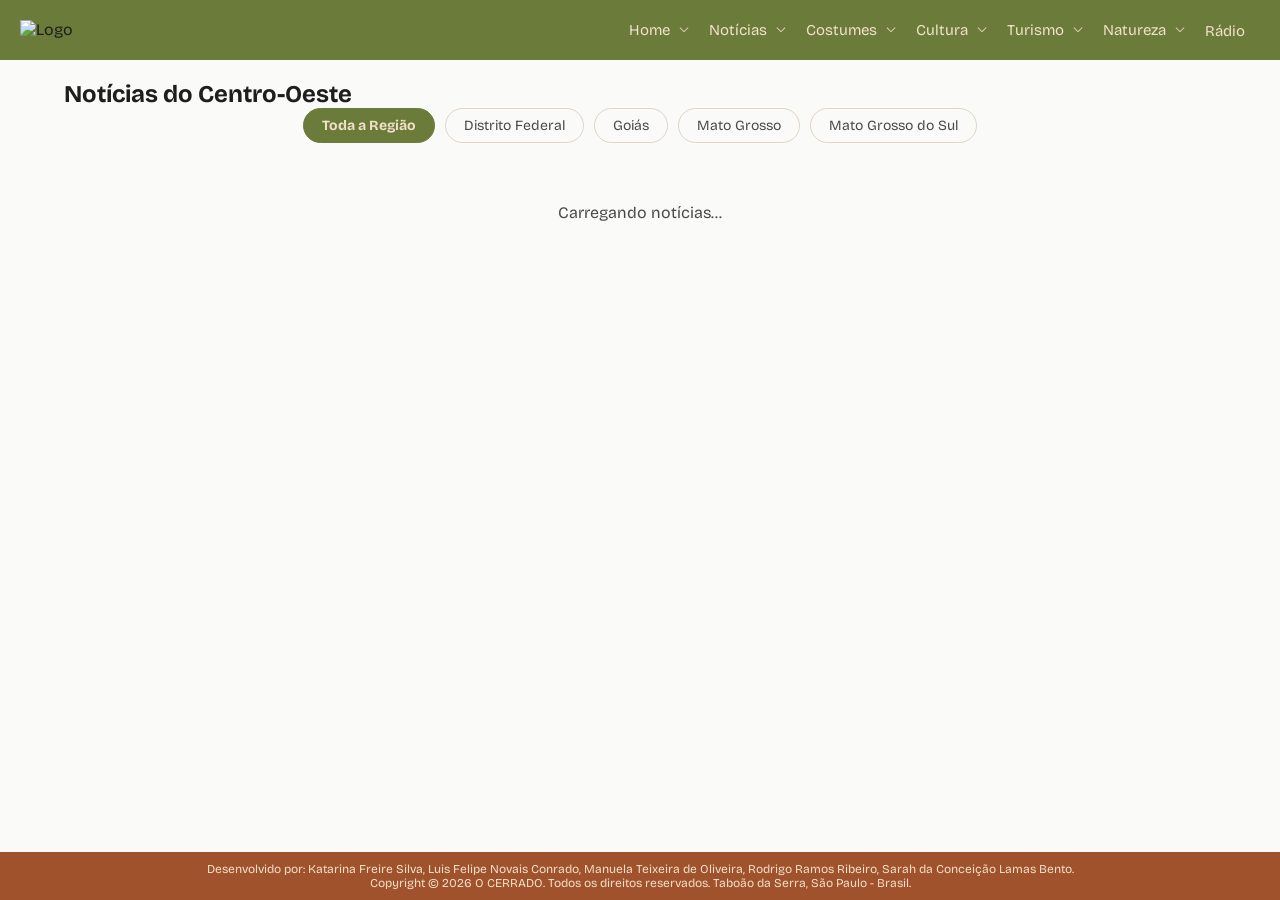
==== html/noticias.html @ 1bddd48c "Comecei a página das notícias." ====
<!DOCTYPE html>
<html lang="en">
<head>
    <meta charset="UTF-8">
    <meta name="viewport" content="width=device-width, initial-scale=1.0">
    <link rel="stylesheet" href="https://fonts.googleapis.com/css2?family=Material+Symbols+Outlined:opsz,wght,FILL,GRAD@20..48,100..700,0..1,-50..200&icon_names=keyboard_arrow_down" />
    <link rel="stylesheet" href="../style.css">
    <title>O CERRADO</title>
</head>
<body> 
    <header>
        <img src="../image/logo.png" alt="Logo" class="logo">
        <nav>            
            <div class="nav-item dropdown">
                <button class="dropdown-toggle">
                    Home <span class="material-symbols-outlined"> keyboard_arrow_down </span>
                </button>
                <div class="dropdown-menu">
                    <a href="../index.html#home-centroOeste">Centro-Oeste</a>
                    <a href="../index.html#home-historia">História</a>
                    <a href="../index.html#home-curiosidades">Curiosidades</a>
                    <a href="../index.html#home-grandesNomes">Grandes Nomes</a>
                </div>
            </div>

            <div class="nav-item dropdown">
                <button class="dropdown-toggle">
                    Notícias <span class="material-symbols-outlined"> keyboard_arrow_down </span>
                </button>
                <div class="dropdown-menu">
                    <a href="./noticias.html#noticias-politica">Política</a>
                    <a href="./noticias.html#noticias-economia">Economia</a>
                    <a href="./noticias.html#noticias-meioAmbiente">Meio Ambiente</a>
                    <a href="./noticias.html#noticias-agropecuaria">Agropecuária</a>
                </div>
            </div>

            <div class="nav-item dropdown">
                <button class="dropdown-toggle">
                    Costumes <span class="material-symbols-outlined"> keyboard_arrow_down </span>
                </button>
                <div class="dropdown-menu">
                    <a href="./costumes.html#costumes-girias">Gírias Tradicionais</a>
                    <a href="./costumes.html#costumes-lingua">Influências Linguísticas</a>
                    <a href="./costumes.html#costumes-festas">Festas Tradicionais</a>
                    <a href="./costumes.html#costumes-religiao">Religião</a>
                    <a href="./costumes.html#costumes-esporte">Esporte</a>
                </div>
            </div>

            <div class="nav-item dropdown">
                <button class="dropdown-toggle">
                    Cultura <span class="material-symbols-outlined"> keyboard_arrow_down </span>
                </button>
                <div class="dropdown-menu">
                    <a href="./cultura.html#cultura-musica">Música</a>
                    <a href="./cultura.html#cultura-danca">Danças Típicas</a>
                    <a href="./cultura.html#cultura-gastronomia">Gastronomia</a>
                    <a href="./cultura.html#cultura-artesanato">Artesanato</a>
                    <a href="./cultura.html#cultura-literatura">Literatura</a>
                    <a href="./cultura.html#cultura-folclore">Folclore e Lendas</a>
                </div>
            </div>

            <div class="nav-item dropdown">
                <button class="dropdown-toggle">
                    Turismo <span class="material-symbols-outlined"> keyboard_arrow_down </span>
                </button>
                <div class="dropdown-menu">
                    <a href="./turismo.html#turismo-roteiros">Roteiros</a>
                    <a href="./turismo.html#turismo-hospedagem">Hospedagem</a>
                    <a href="./turismo.html#turismo-eventos">Eventos</a>
                </div>
            </div>

            <div class="nav-item dropdown">
                <button class="dropdown-toggle">
                    Natureza <span class="material-symbols-outlined"> keyboard_arrow_down </span>
                </button>
                <div class="dropdown-menu align-right">
                    <a href="./natureza.html#natureza-fauna">Fauna</a>
                    <a href="./natureza.html#natureza-flora">Flora</a>
                    <a href="./natureza.html#natureza-parques">Parques e Reservas</a>
                    <a href="./natureza.html#natureza-preservacao">Preservação</a>
                </div>
            </div>

            <div class="nav-item">
                <a href="./radio.html#radio">Rádio</a>
            </div>
        </nav>
    </header>

    <section id="noticias">
        <h2>Notícias do Centro-Oeste</h2>
    
        <!-- Filtro por estado -->
        <div class="filtro-noticias">
            <button class="filtro-estado active" data-estado="centro-oeste">Toda a Região</button>
            <button class="filtro-estado" data-estado="df">Distrito Federal</button>
            <button class="filtro-estado" data-estado="go">Goiás</button>
            <button class="filtro-estado" data-estado="mt">Mato Grosso</button>
            <button class="filtro-estado" data-estado="ms">Mato Grosso do Sul</button>
        </div>
    
        <!-- Indicador de carregamento -->
        <div id="noticias-loading" class="noticias-loading">Carregando notícias...</div>
    
        <!-- Grid de notícias -->
        <div id="noticias-grid" class="noticias-grid"></div>
    
        <!-- Mensagem de erro / sem resultados -->
        <div id="noticias-erro" class="noticias-erro" style="display: none;">
            Não foi possível carregar as notícias no momento.
        </div>
    </section>    

    <audio id="audio-player"></audio>

    <footer>
        
        <p>
            Desenvolvido por: Katarina Freire Silva, Luis Felipe Novais Conrado, Manuela Teixeira de Oliveira, Rodrigo Ramos Ribeiro, Sarah da Conceição Lamas Bento.
        </p>
        <p>
            Copyright © 2026 O CERRADO. Todos os direitos reservados. Taboão da Serra, São Paulo - Brasil.
        </p>
    </footer>
</body>
</html>
<script src="script.js"></script>
---- style.css ----
@import url('https://fonts.googleapis.com/css2?family=Bricolage+Grotesque:opsz,wght@12..96,200..800&display=swap');
.bricolage-grotesque {
  font-family: "Bricolage Grotesque", sans-serif;
  font-optical-sizing: auto;
  font-style: normal;
  font-variation-settings:
    "wdth" 100;
}


/* ================================================================
   PALETA DE CORES — SITE DO CENTRO-OESTE
   ================================================================ */

:root {
    --cor-siena:        #A0522D;
    --cor-terracota:    #C1440E;
    --cor-ocre:         #C8923A;
    --cor-mostarda:     #D4A017;
    --cor-areia:        #F2E0C8;

    --cor-verde-oliva:  #6B7C3A;
    --cor-verde-musgo:  #4A5E2F;
    --cor-verde-claro:  #8FA84E;
    --cor-verde-menta:  #C5D89A;

    --cor-azul-ceu:     #4A90C4;
    --cor-azul-profundo:#2C6A9A;
    --cor-azul-claro:   #A8D4F0;
    --cor-azul-mist:    #D6ECFA;

    --cor-laranja:      #E8732A;
    --cor-laranja-suave:#F0A56A;
    --cor-amarelo:      #F5C400;
    --cor-amarelo-palha:#FAE29A;

    --cor-texto-escuro: #1E1E1E;
    --cor-texto-medio:  #4A4A4A;
    --cor-texto-suave:  #7A7A7A;
    --cor-fundo-neutro: #FAFAF8;
    --cor-divisor:      #E0D5C5;
}


/* ------------------- CSS Geral para o site do Centro-Oeste ------------------*/

* {
    margin: 0;
    padding: 0;
    border: 0;
    box-sizing: border-box;
    font-family: "Bricolage Grotesque", sans-serif;
}

.logo{
    width: 15%;
}

.material-symbols-outlined {
    font-variation-settings:
        'FILL' 0,
        'wght' 200,
        'GRAD' 0,
        'opsz' 30;
    font-size: 20px;
    transition: transform 0.25s ease;
    vertical-align: middle;
}

html, body {
    min-height: 100%;
}

body {
    display: flex;
    flex-direction: column;
    min-height: 100vh;
    background-color: var(--cor-fundo-neutro);
    color: var(--cor-texto-escuro);
}

/* Header e Footer */

header {
    display: flex;
    flex-direction: row;
    padding: 20px;
    background-color: var(--cor-verde-oliva);
    justify-content: space-between;
    position: relative;
}

footer {
    display: flex;
    flex-direction: column;
    align-items: center;
    background-color: var(--cor-siena);
    color: var(--cor-areia);
    padding: 10px;
    width: 100%;
    font-size: 12px;
    margin-top: auto;
}

/* Estilização de tags padrão */

a {
    text-decoration: none;
    font-size: 15px;
    margin-inline-end: 15px;
    color: var(--cor-areia);
}

h1 {
    font-size: 20px;
    color: var(--cor-areia);
}

/* Nav */

nav {
    display: flex;
    flex-direction: row;
    align-items: center;
}

.nav-item {
    position: relative;
}

.dropdown-toggle {
    background: none;
    cursor: pointer;
    text-decoration: none;
    font-size: 15px;
    margin-inline-end: 15px;
    font-family: inherit;
    color: var(--cor-areia);
    display: flex;
    align-items: center;
    gap: 4px;
}


/* Gira ao passar o mouse */
.dropdown:hover .dropdown-toggle .material-symbols-outlined {
    transform: rotate(180deg);
}

/* Gira ao clicar (classe adicionada pelo JS) */
.dropdown.active .dropdown-toggle .material-symbols-outlined {
    transform: rotate(180deg);
}

.dropdown.pagina-atual .dropdown-toggle .material-symbols-outlined {
    transform: rotate(180deg);
}

/* Menu suspenso */

.dropdown-menu {
    display: flex;
    flex-direction: column;
    position: absolute;
    top: 100%;
    left: 0;
    background-color: var(--cor-fundo-neutro);
    min-width: 200px;
    box-shadow: 0 4px 8px rgba(0, 0, 0, 0.15);
    border-radius: 4px;
    overflow: hidden;
    z-index: 10;
    opacity: 0;
    visibility: hidden;
    transform: translateY(-10px);
    transition: opacity 0.3s ease, transform 0.3s ease, visibility 0.3s;
}

.dropdown.active .dropdown-menu,
.dropdown:hover .dropdown-menu {
    opacity: 1;
    visibility: visible;
    transform: translateY(0);
}

.dropdown-menu a {
    color: var(--cor-texto-escuro);
    padding: 10px 15px;
    margin-inline-end: 0;
    font-size: 14px;
    transition: background-color 0.2s ease;
}

.dropdown-menu a:hover {
    background-color: var(--cor-verde-menta);
    color: var(--cor-verde-musgo);
}

.dropdown-menu.align-right {
    left: auto;
    right: 0;
}


/* ------------------------------ CSS DO TURISMO ------------------------------*/

section {
    width: 90%;
    align-items: center;
    margin: 0 auto;
}

#map {
    width: 100%;
    height: 400px;
    border-radius: 8px;
    margin-block: 20px;
    z-index: 0;
}

.map-search {
    display: flex;
    gap: 10px;
    margin-block: 15px;
}

.map-search input {
    flex: 1;
    padding: 10px;
    border: 1px solid var(--cor-divisor);
    border-radius: 6px;
    font-size: 14px;
    background-color: var(--cor-fundo-neutro);
    color: var(--cor-texto-escuro);
}

.map-search button {
    padding: 10px 20px;
    background-color: var(--cor-verde-claro);
    color: var(--cor-fundo-neutro);
    border-radius: 6px;
    cursor: pointer;
    font-weight: bold;
    transition: background-color 0.2s ease;
}

.map-search button:hover {
    background-color: var(--cor-verde-musgo);
}

.destinos-grid {
    display: grid;
    grid-template-columns: repeat(auto-fit, minmax(220px, 1fr));
    gap: 20px;
    margin-block: 20px;
}

.destino-card {
    cursor: pointer;
    border-radius: 8px;
    overflow: hidden;
    box-shadow: 0 2px 6px rgba(0, 0, 0, 0.15);
    transition: transform 0.2s ease, box-shadow 0.2s ease;
    background-color: var(--cor-fundo-neutro);
}

.destino-card:hover {
    transform: translateY(-4px);
    box-shadow: 0 6px 12px rgba(0, 0, 0, 0.2);
}

.destino-card img {
    width: 100%;
    height: 130px;
    object-fit: cover;
    display: block;
}

.destino-info {
    padding: 10px 12px;
}

.destino-info h4 {
    font-size: 15px;
    margin-bottom: 4px;
    color: var(--cor-texto-escuro);
}

.destino-info p {
    font-size: 13px;
    color: var(--cor-texto-medio);
}

.destino-card.active {
    outline: 3px solid var(--cor-laranja);
}


/* ------------------------------- CSS DO RÁDIO -------------------------------*/

#radio {
    text-align: center;
}

.radio-layout {
    display: flex;
    flex-direction: row;
    align-items: flex-start;
    justify-content: center;
    gap: 40px;
    margin-block: 30px;
    flex-wrap: wrap;
}

.radio-player {
    display: flex;
    flex-direction: column;
    align-items: center;
    gap: 20px;
    flex: 1 1 350px;
}

.disco-wrapper {
    width: 550px;
    height: 550px;
    display: flex;
    align-items: center;
    justify-content: center;
}

.disco {
    width: 500px;
    height: 500px;
    border-radius: 50%;
    background: repeating-radial-gradient(
        circle,
        #222 1.5px,
        #222 4px,
        #444 5px,
        #222 6px
    );
    display: flex;
    align-items: center;
    justify-content: center;
    box-shadow: 0 4px 15px rgba(0, 0, 0, 0.3);
    animation: girar 4s linear infinite;
    animation-play-state: paused;
}

.disco.tocando {
    animation-play-state: running;
}

.disco-furo {
    width: 30px;
    height: 30px;
    background-color: var(--cor-ocre);
    border-radius: 50%;
    border: 4px solid var(--cor-areia);
}

@keyframes girar {
    from { transform: rotate(0deg); }
    to   { transform: rotate(360deg); }
}

.musica-info h3 {
    font-size: 22px;
    margin-bottom: 5px;
    color: var(--cor-texto-escuro);
}

.musica-info p {
    font-size: 14px;
    color: var(--cor-texto-medio);
}

.player-controls {
    display: flex;
    gap: 15px;
    align-items: center;
}

.player-controls button {
    background-color: var(--cor-verde-oliva);
    color: var(--cor-areia);
    border-radius: 50%;
    width: 50px;
    height: 50px;
    font-size: 18px;
    cursor: pointer;
    transition: background-color 0.2s ease;
}

.player-controls button:hover {
    background-color: var(--cor-verde-musgo);
}

#btn-play {
    width: 60px;
    height: 60px;
    font-size: 22px;
    background-color: var(--cor-laranja);
}

#btn-play:hover {
    background-color: var(--cor-terracota);
}

.progress-container {
    display: flex;
    align-items: center;
    gap: 10px;
    width: 100%;
    max-width: 400px;
}

.progress-container input[type="range"] {
    flex: 1;
    cursor: pointer;
    accent-color: var(--cor-laranja);
}

.progress-container span {
    font-size: 12px;
    min-width: 35px;
    color: var(--cor-texto-medio);
}

.volume-container {
    display: flex;
    align-items: center;
    gap: 10px;
}

.volume-container input[type="range"] {
    cursor: pointer;
    accent-color: var(--cor-verde-claro);
}

.radio-filtros {
    flex: 1 1 350px;
    max-width: 450px;
}

.filtro-grupo {
    display: flex;
    flex-wrap: wrap;
    gap: 10px;
    align-items: center;
    justify-content: center;
    margin-bottom: 20px;
}

.filtro-grupo select {
    padding: 8px 12px;
    border: 1px solid var(--cor-divisor);
    border-radius: 6px;
    font-size: 14px;
    background-color: var(--cor-fundo-neutro);
    color: var(--cor-texto-escuro);
}

.filtro-grupo button {
    padding: 8px 16px;
    background-color: var(--cor-verde-claro);
    color: var(--cor-fundo-neutro);
    border-radius: 6px;
    cursor: pointer;
    font-weight: bold;
    transition: background-color 0.2s ease;
}

.filtro-grupo button:hover {
    background-color: var(--cor-verde-musgo);
}

.lista-musicas-wrapper {
    max-height: 480px;
    overflow-y: auto;
    border: 1px solid var(--cor-divisor);
    border-radius: 8px;
    padding: 10px;
    scrollbar-width: thin;
    scrollbar-color: var(--cor-ocre) var(--cor-areia);
}

.lista-musicas-wrapper::-webkit-scrollbar {
    width: 8px;
}

.lista-musicas-wrapper::-webkit-scrollbar-track {
    background: var(--cor-areia);
    border-radius: 8px;
}

.lista-musicas-wrapper::-webkit-scrollbar-thumb {
    background-color: var(--cor-ocre);
    border-radius: 8px;
}

#lista-musicas {
    list-style: none;
    display: flex;
    flex-direction: column;
    gap: 8px;
}

#lista-musicas li {
    padding: 12px 15px;
    background-color: var(--cor-areia);
    border-radius: 6px;
    cursor: pointer;
    display: flex;
    justify-content: space-between;
    transition: background-color 0.2s ease;
    font-size: 14px;
    color: var(--cor-texto-escuro);
}

#lista-musicas li:hover {
    background-color: var(--cor-verde-menta);
    color: var(--cor-verde-musgo);
}

#lista-musicas li.tocando-agora {
    background-color: var(--cor-ocre);
    color: var(--cor-fundo-neutro);
    font-weight: bold;
}

.tocando-agora-fixo {
    display: flex;
    align-items: center;
    gap: 12px;
    background-color: var(--cor-verde-oliva);
    border-radius: 8px;
    padding: 12px 15px;
    margin-bottom: 12px;
    box-shadow: 0 2px 6px rgba(0, 0, 0, 0.15);
}

.tocando-agora-icone {
    font-size: 22px;
    animation: pulsar 1.5s ease-in-out infinite;
}

@keyframes pulsar {
    0%, 100% { transform: scale(1); }
    50%       { transform: scale(1.2); }
}

.tocando-agora-texto {
    display: flex;
    flex-direction: column;
    text-align: left;
    overflow: hidden;
}

.tocando-agora-texto strong {
    font-size: 14px;
    color: var(--cor-areia);
    white-space: nowrap;
    overflow: hidden;
    text-overflow: ellipsis;
}

.tocando-agora-texto span {
    font-size: 12px;
    color: var(--cor-verde-menta);
}


/* ------------------------------ CSS DAS NOTÍCIAS ------------------------------*/

#noticias {
    padding-block: 20px;
}

.filtro-noticias {
    display: flex;
    flex-wrap: wrap;
    gap: 10px;
    justify-content: center;
    margin-bottom: 30px;
}

.filtro-estado {
    padding: 8px 18px;
    border-radius: 20px;
    background-color: var(--cor-fundo-neutro);
    border: 1px solid var(--cor-divisor);
    color: var(--cor-texto-medio);
    cursor: pointer;
    font-size: 14px;
    transition: background-color 0.2s ease, color 0.2s ease;
}

.filtro-estado:hover {
    background-color: var(--cor-verde-menta);
}

.filtro-estado.active {
    background-color: var(--cor-verde-oliva);
    color: var(--cor-areia);
    border-color: var(--cor-verde-oliva);
    font-weight: bold;
}

.noticias-loading,
.noticias-erro {
    text-align: center;
    padding: 30px;
    color: var(--cor-texto-medio);
}

.noticias-grid {
    display: grid;
    grid-template-columns: repeat(auto-fit, minmax(280px, 1fr));
    gap: 20px;
}

.noticia-card {
    background-color: var(--cor-fundo-neutro);
    border-radius: 8px;
    overflow: hidden;
    box-shadow: 0 2px 6px rgba(0, 0, 0, 0.12);
    transition: transform 0.2s ease, box-shadow 0.2s ease;
    display: flex;
    flex-direction: column;
}

.noticia-card:hover {
    transform: translateY(-4px);
    box-shadow: 0 6px 14px rgba(0, 0, 0, 0.18);
}

.noticia-card img {
    width: 100%;
    height: 160px;
    object-fit: cover;
    background-color: var(--cor-divisor);
}

.noticia-conteudo {
    padding: 15px;
    display: flex;
    flex-direction: column;
    flex: 1;
}

.noticia-fonte {
    font-size: 11px;
    color: var(--cor-laranja);
    text-transform: uppercase;
    font-weight: bold;
    margin-bottom: 6px;
}

.noticia-titulo {
    font-size: 16px;
    color: var(--cor-texto-escuro);
    margin-bottom: 8px;
    line-height: 1.3;
}

.noticia-resumo {
    font-size: 13px;
    color: var(--cor-texto-medio);
    flex: 1;
    margin-bottom: 10px;
    line-height: 1.4;
}

.noticia-data {
    font-size: 11px;
    color: var(--cor-texto-suave);
}

.noticia-link {
    display: inline-block;
    margin-top: 10px;
    font-size: 13px;
    color: var(--cor-azul-profundo);
    font-weight: bold;
}

.noticia-link:hover {
    text-decoration: underline;
}
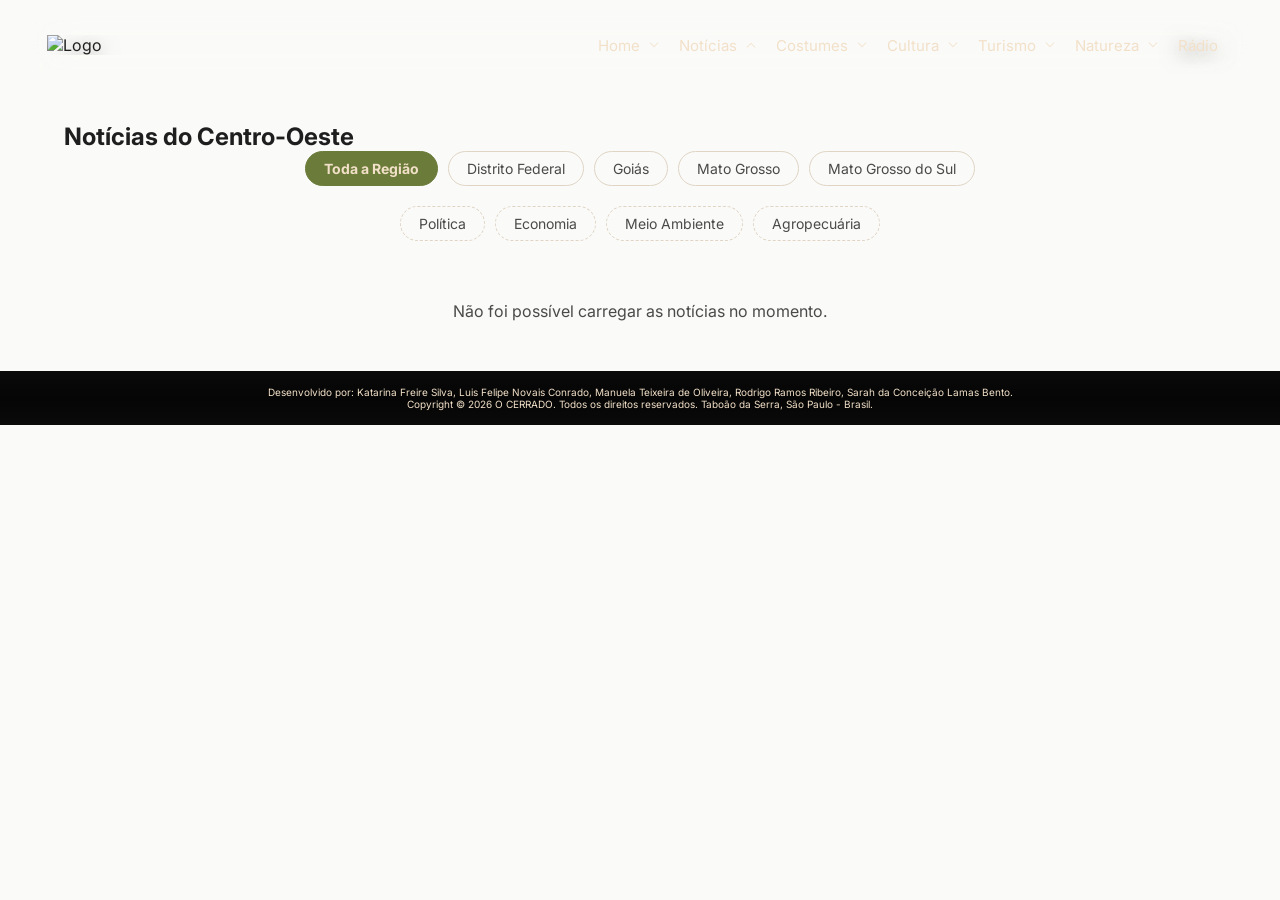
==== commit ca34629e: "Home quase pronta." ====
--- a/html/noticias.html
+++ b/html/noticias.html
@@ -7,7 +7,7 @@
     <link rel="stylesheet" href="../style.css">
     <title>O CERRADO</title>
 </head>
-<body> 
+<body class="pagina-interna">    
     <header>
         <img src="../image/logo.png" alt="Logo" class="logo">
         <nav>            
@@ -16,10 +16,9 @@
                     Home <span class="material-symbols-outlined"> keyboard_arrow_down </span>
                 </button>
                 <div class="dropdown-menu">
+                    <a href="../index.html#home-historia">História</a>
                     <a href="../index.html#home-centroOeste">Centro-Oeste</a>
-                    <a href="../index.html#home-historia">História</a>
                     <a href="../index.html#home-curiosidades">Curiosidades</a>
-                    <a href="../index.html#home-grandesNomes">Grandes Nomes</a>
                 </div>
             </div>
 
@@ -93,8 +92,8 @@
 
     <section id="noticias">
         <h2>Notícias do Centro-Oeste</h2>
-    
-        <!-- Filtro por estado -->
+
+        <!-- Filtro por região/estado -->
         <div class="filtro-noticias">
             <button class="filtro-estado active" data-estado="centro-oeste">Toda a Região</button>
             <button class="filtro-estado" data-estado="df">Distrito Federal</button>
@@ -102,19 +101,20 @@
             <button class="filtro-estado" data-estado="mt">Mato Grosso</button>
             <button class="filtro-estado" data-estado="ms">Mato Grosso do Sul</button>
         </div>
+
+        <!-- Filtro por tópico -->
+        <div class="filtro-noticias filtro-topicos">
+            <button class="filtro-estado" data-estado="politica" id="noticias-politica">Política</button>
+            <button class="filtro-estado" data-estado="economia" id="noticias-economia">Economia</button>
+            <button class="filtro-estado" data-estado="meioAmbiente" id="noticias-meioAmbiente">Meio Ambiente</button>
+            <button class="filtro-estado" data-estado="agropecuaria" id="noticias-agropecuaria">Agropecuária</button>
+        </div>
+
+        <div id="noticias-loading" class="noticias-loading">Carregando notícias...</div>
+        <div id="noticias-grid" class="noticias-grid"></div>
+        <div id="noticias-erro" class="noticias-erro" style="display: none;"></div>
+    </section>
     
-        <!-- Indicador de carregamento -->
-        <div id="noticias-loading" class="noticias-loading">Carregando notícias...</div>
-    
-        <!-- Grid de notícias -->
-        <div id="noticias-grid" class="noticias-grid"></div>
-    
-        <!-- Mensagem de erro / sem resultados -->
-        <div id="noticias-erro" class="noticias-erro" style="display: none;">
-            Não foi possível carregar as notícias no momento.
-        </div>
-    </section>    
-
     <audio id="audio-player"></audio>
 
     <footer>
@@ -128,5 +128,5 @@
     </footer>
 </body>
 </html>
-<script src="script.js"></script>
+<script src="../script.js"></script>
 
--- a/style.css
+++ b/style.css
@@ -1,11 +1,16 @@
-
-@import url('https://fonts.googleapis.com/css2?family=Bricolage+Grotesque:opsz,wght@12..96,200..800&display=swap');
-.bricolage-grotesque {
-  font-family: "Bricolage Grotesque", sans-serif;
+@import url('https://fonts.googleapis.com/css2?family=Inter:ital,opsz,wght@0,14..32,100..900;1,14..32,100..900&family=Six+Caps&display=swap');
+
+.inter {
+  font-family: "Inter", sans-serif;
   font-optical-sizing: auto;
   font-style: normal;
-  font-variation-settings:
-    "wdth" 100;
+}
+
+/* FONTE DO TÍTULO DA HOME (CENTRO-OESTE)*/
+.six-caps-regular {
+  font-family: "Six Caps", sans-serif;
+  font-weight: 400;
+  font-style: normal;
 }
 
 
@@ -50,11 +55,11 @@
     padding: 0;
     border: 0;
     box-sizing: border-box;
-    font-family: "Bricolage Grotesque", sans-serif;
+    font-family: "Inter", sans-serif;
 }
 
 .logo{
-    width: 15%;
+    width: 13%;
 }
 
 .material-symbols-outlined {
@@ -66,10 +71,12 @@
     font-size: 20px;
     transition: transform 0.25s ease;
     vertical-align: middle;
+    color: var(--cor-areia);
 }
 
 html, body {
     min-height: 100%;
+    overflow-x: hidden;
 }
 
 body {
@@ -80,27 +87,47 @@
     color: var(--cor-texto-escuro);
 }
 
+.pagina-interna {
+    padding-top: 8%;
+}
+
 /* Header e Footer */
 
 header {
     display: flex;
     flex-direction: row;
-    padding: 20px;
-    background-color: var(--cor-verde-oliva);
+    padding: 15px;
+    border-radius: 10px;
+    margin-block: 20px;
+    align-self: center;
+    width: 95%;
+    backdrop-filter: blur(20px);
+    -webkit-backdrop-filter: blur(20px);
     justify-content: space-between;
-    position: relative;
+    text-shadow: 0 4px 20px rgba(0,0,0,.6);
+    position: fixed;
+    top: 0;
+    left: 50%;
+    transform: translate(-50%);
+    z-index: 1000;
 }
 
 footer {
     display: flex;
     flex-direction: column;
     align-items: center;
-    background-color: var(--cor-siena);
-    color: var(--cor-areia);
-    padding: 10px;
+    background-color: var(--cor-texto-escuro);
+    background:
+        linear-gradient(
+            to bottom,
+            rgba(0, 0, 0, 0.96),
+            rgba(0, 0, 0,0.98),
+            rgba(0, 0, 0,0.96)
+        );
+    color: var(--cor-areia);
+    padding: 15px;
     width: 100%;
-    font-size: 12px;
-    margin-top: auto;
+    font-size: 10px;
 }
 
 /* Estilização de tags padrão */
@@ -166,6 +193,13 @@
     top: 100%;
     left: 0;
     background-color: var(--cor-fundo-neutro);
+        background:
+        linear-gradient(
+            to bottom,
+            rgba(215, 235, 155, 0.05),
+            rgba(215, 235, 155,0.005),
+            rgba(215, 235, 155,0.30)
+        );
     min-width: 200px;
     box-shadow: 0 4px 8px rgba(0, 0, 0, 0.15);
     border-radius: 4px;
@@ -185,15 +219,22 @@
 }
 
 .dropdown-menu a {
-    color: var(--cor-texto-escuro);
+    color: var(--cor-areia);
     padding: 10px 15px;
     margin-inline-end: 0;
-    font-size: 14px;
+    font-size: 13px;
     transition: background-color 0.2s ease;
 }
 
 .dropdown-menu a:hover {
     background-color: var(--cor-verde-menta);
+        background:
+        linear-gradient(
+            to bottom,
+            rgba(197, 216, 154, 0.70),
+            rgba(197, 216, 154,0.90),
+            rgba(197, 216, 154,0.70)
+        );
     color: var(--cor-verde-musgo);
 }
 
@@ -202,6 +243,402 @@
     right: 0;
 }
 
+/* ------------------------------- CSS DA HOME --------------------------------*/
+
+
+.abertura-container {
+    position: relative;
+    width: 100%;
+    align-items: center;
+    overflow: hidden;
+}
+
+.abertura-home {
+    width: 100%;
+    display: block;
+    transform: scale(1);
+    transition: transform .1s linear;
+    animation: zoomSuave 15s ease-in-out infinite alternate;
+}
+
+
+.abertura-overlay {
+    position: absolute;
+    inset: 0;
+    z-index: 1;
+    pointer-events: none;
+
+    background:
+        linear-gradient(
+            to bottom,
+            rgba(0,0,0,0.95),
+            rgba(0,0,0,0.75),
+            rgba(0,0,0,0.90)
+        );
+}
+
+.introducao {
+    position: absolute;
+
+    top: 50%;
+    left: 50%;
+
+    transform: translate(-50%, -50%);
+
+    z-index: 2;
+
+    display: flex;
+    flex-direction: column;
+    align-items: center;
+
+    width: 100%;
+    text-align: center;
+}
+
+.introducao h1 {
+    font-family: "Six Caps", sans-serif;
+    font-size: 33rem;
+    line-height: 0.9;
+    color: rgba(242, 224, 200, 0.03);
+    -webkit-text-stroke: 1px rgba(255, 255, 255, 0.15);
+    text-shadow: 0 4px 20px rgba(255,255,255,0.01);
+}
+
+.introducao h2 {
+    font-size: 1rem;
+    color: var(--cor-areia);
+    text-shadow: 0 4px 20px rgba(0,0,0,0.6);
+    margin-block: 15px;
+}
+
+.introducao h2::after, .introducao h2::before {
+    content: "";
+
+    display: block;
+
+    width: 100%;
+    height: 2px;
+
+    margin-block: 15px;
+
+    background: linear-gradient(
+        to right,
+        transparent,
+        var(--cor-areia),
+        transparent
+    );
+}
+
+/* ----------------------- CSS DA HOME - HISTÓRIA -------------------------*/
+
+.home-historia{
+    position: relative;
+    width: 100%;
+    height: 100vh;
+    overflow: hidden;
+}
+
+.historia-slide{
+    position: absolute;
+    inset: 0;
+
+    background-size: cover;
+    background-position: center;
+
+    opacity: 0;
+    visibility: hidden;
+
+    transition: .8s ease;
+}
+
+.historia-slide.ativo{
+    opacity: 1;
+    visibility: visible;
+}
+
+.historia-overlay{
+    position: absolute;
+    inset: 0;
+
+    background:
+        linear-gradient(
+            to bottom,
+            rgba(0,0,0,.65),
+            rgba(0,0,0,.55),
+            rgba(0,0,0,.85)
+        );
+}
+
+.historia-conteudo{
+    position: absolute;
+
+    left: 8%;
+    bottom: 10%;
+
+    max-width: 700px;
+
+    z-index: 2;
+
+    color: white;
+}
+
+.historia-periodo{
+    color: var(--cor-verde-menta);
+    letter-spacing: 4px;
+    font-size: 1.1rem;
+}
+
+.historia-conteudo h2{
+    font-family: "Six Caps", sans-serif;
+    font-size: 10rem;
+    color: var(--cor-areia);
+    line-height: 0.9;
+    text-shadow: 0 4px 20px rgba(0,0,0,.6);
+    margin: 40px 0;
+}
+
+.historia-conteudo p{
+    font-size: 1rem;
+    line-height: 1.8;
+    max-width: 600px;
+}
+
+/* Botões */
+
+.historia-btn{
+    display: flex;
+    position: absolute;
+    top: 50%;
+
+    transform: translateY(-50%);
+
+    z-index: 10;
+
+    border-radius: 50%;
+    padding: 20px;
+
+    cursor: pointer;
+
+    color: white;
+    font-size: 2rem;
+
+    background: rgba(0,0,0,.3);
+
+    backdrop-filter: blur(5px);
+
+    border: 1px solid rgba(255,255,255,.15);
+
+    transition: .3s;
+}
+
+.historia-btn:hover{
+    background: rgba(0,0,0,.6);
+}
+
+.historia-anterior{
+    left: 30px;
+    transform: rotate(180deg);
+
+}
+
+.historia-proximo{
+    right: 30px;
+}
+
+/* Indicadores */
+
+.historia-indicadores{
+    position: absolute;
+
+    bottom: 40px;
+    left: 50%;
+
+    transform: translateX(-50%);
+
+    display: flex;
+    gap: 10px;
+
+    z-index: 10;
+}
+
+.historia-ponto{
+    width: 12px;
+    height: 12px;
+
+    border-radius: 50%;
+
+    background: rgba(255,255,255,.3);
+
+    cursor: pointer;
+}
+
+.historia-ponto.ativo{
+    background: white;
+}
+
+
+/* ----------------------- CSS DA HOME - CENTRO-OESTE -------------------------*/
+
+.home-centro-oeste{
+    display: flex;
+    flex-direction: column;
+    padding: 5%;
+    width: 100%;
+    background-color: var(--cor-texto-escuro);
+    background:
+        linear-gradient(
+            to bottom,
+            rgba(0, 0, 0, 0.96),
+            rgba(0, 0, 0,0.98),
+            rgba(0, 0, 0,0.96)
+        );
+    color: var(--cor-areia);
+}
+
+.titulo-secao{
+    text-align: center;
+    max-width: 80%;
+    padding: 5%;
+    border-top-left-radius: 50%;
+    border-top-right-radius: 50%;
+    backdrop-filter: blur(12px);
+    -webkit-backdrop-filter: blur(12px);
+}
+
+.subtitulo{
+    color: var(--cor-verde-oliva);
+    letter-spacing: 4px;
+    font-size: 1rem;
+}
+
+.titulo-secao h2 {
+    font-family: "Six Caps", sans-serif;
+    font-size: 10rem;
+    color: var(--cor-areia);
+    line-height: 0.9;
+    margin-block: 40px;
+    text-shadow: 0 4px 20px rgba(0,0,0,.6);
+}
+
+.titulo-secao p{
+    line-height: 1.8;
+    color: var(--cor-areia);
+}
+
+.titulo-secao p::after, .titulo-secao p::before {
+    content: "";
+
+    display: block;
+
+    width: 100%;
+    height: 2px;
+
+    margin-block: 30px;
+
+    background: linear-gradient(
+        to right,
+        transparent,
+        var(--cor-areia),
+        transparent
+    );
+}
+
+.estados-container{
+    display: flex;
+    flex-direction: column;
+    margin-top: 100px;
+}
+
+.estado-item{
+    position: relative;
+
+    display: flex;
+    align-items: center;
+    justify-content: space-between;
+
+    min-height: 100vh;
+    padding: 0 8%;
+
+    overflow: hidden;
+
+}
+
+.estado-item::before{
+    content: "";
+
+    position: absolute;
+    inset: 0;
+
+    z-index: 1;
+}
+
+.estado-item::after{
+    content: "";
+
+    position: absolute;
+
+    top: -120px;
+    left: 50%;
+
+    transform: translateX(-50%);
+
+    width: 600px;
+    height: 300px;
+
+    background:
+        radial-gradient(
+            ellipse,
+            rgba(242,224,200,.18) 0%,
+            rgba(242,224,200,.08) 30%,
+            transparent 70%
+        );
+
+    z-index: 1;
+}
+
+.estado-item.invertido{
+    flex-direction: row-reverse;
+}
+
+
+.estado-imagem img{
+    width: 100%;
+    display: block;
+    border-radius: 20px;
+
+    transition: .6s;
+}
+
+.estado-item:hover img{
+    transform: scale(1.05);
+}
+
+.estado-texto{
+    flex: 1;
+
+    display: flex;
+    flex-direction: column;
+    gap: 15px;
+}
+
+.estado-texto span{
+    color: var(--cor-verde-oliva);
+    letter-spacing: 3px;
+    font-size: .9rem;
+}
+
+.estado-texto h3{
+    font-family: "Six Caps", sans-serif;
+    font-size: 8rem;
+    line-height: .9;
+    color: var(--cor-areia);
+}
+
+.estado-texto p{
+    color: var(--cor-areia);
+    line-height: 1.8;
+    font-size: 1rem;
+}
 
 /* ------------------------------ CSS DO TURISMO ------------------------------*/
 
@@ -305,20 +742,14 @@
 
 .radio-layout {
     display: flex;
-    flex-direction: row;
     align-items: flex-start;
     justify-content: center;
     gap: 40px;
     margin-block: 30px;
-    flex-wrap: wrap;
-}
-
+    flex-wrap: nowrap;
+}
 .radio-player {
-    display: flex;
-    flex-direction: column;
-    align-items: center;
-    gap: 20px;
-    flex: 1 1 350px;
+    flex: 0 0 550px;
 }
 
 .disco-wrapper {
@@ -365,78 +796,173 @@
     to   { transform: rotate(360deg); }
 }
 
+.musica-info{
+    display: flex;
+    flex-direction: row;
+    align-items: center;
+}
+
 .musica-info h3 {
-    font-size: 22px;
-    margin-bottom: 5px;
-    color: var(--cor-texto-escuro);
+    font-size: 14px;
+    color: var(--cor-areia);
+    white-space: nowrap;
+    overflow: hidden;
+    text-overflow: ellipsis;
+    margin-inline-end: 5px;
+    margin-inline-start: 10px;
 }
 
 .musica-info p {
-    font-size: 14px;
-    color: var(--cor-texto-medio);
+    font-size: 12px;
+    color: var(--cor-verde-menta);
+    margin-inline-end: 5px;
 }
 
 .player-controls {
     display: flex;
+    flex-direction: row;
     gap: 15px;
     align-items: center;
+    background-color: var(--cor-verde-oliva);
 }
 
 .player-controls button {
-    background-color: var(--cor-verde-oliva);
-    color: var(--cor-areia);
-    border-radius: 50%;
-    width: 50px;
-    height: 50px;
+    color: var(--cor-areia);
     font-size: 18px;
     cursor: pointer;
     transition: background-color 0.2s ease;
-}
-
-.player-controls button:hover {
-    background-color: var(--cor-verde-musgo);
-}
-
-#btn-play {
-    width: 60px;
-    height: 60px;
-    font-size: 22px;
-    background-color: var(--cor-laranja);
-}
-
-#btn-play:hover {
-    background-color: var(--cor-terracota);
-}
+    background-color: var(--cor-verde-oliva);
+}
+
+/* ===== Barra de progresso e volume — versão moderna ===== */
 
 .progress-container {
     display: flex;
+    width: 80%;
     align-items: center;
     gap: 10px;
-    width: 100%;
-    max-width: 400px;
+    flex-direction: row;
+}
+
+.volume-container {
+    display: flex;
+    flex-direction: row;
+    align-items: center;
+    justify-content: center;
+    gap: 12px;
+    background-color: var(--cor-verde-oliva);
+    border-radius: 8px;
+    padding: 12px 15px;
+    margin-block: 12px;
+    box-shadow: 0 2px 6px rgba(0, 0, 0, 0.15);
+
+}
+
+
+.progress-container span {
+    font-size: 11px;
+    min-width: 32px;
+    color: var(--cor-areia);
+    font-variant-numeric: tabular-nums;
+}
+
+/* Reset base do range */
+.progress-container input[type="range"],
+.volume-container input[type="range"] {
+    -webkit-appearance: none;
+    appearance: none;
+    cursor: pointer;
+    height: 4px;
+    border-radius: 999px;
+    background: rgba(242, 224, 200, 0.25); /* areia translúcida como trilha "vazia" */
+    outline: none;
+    transition: height 0.15s ease;
 }
 
 .progress-container input[type="range"] {
     flex: 1;
+}
+
+.volume-container input[type="range"] {
+    width: 100%;
+
+}
+
+/* Trilha um pouco mais grossa no hover/foco, sensação "viva" */
+.progress-container input[type="range"]:hover,
+.volume-container input[type="range"]:hover,
+.progress-container input[type="range"]:focus-visible,
+.volume-container input[type="range"]:focus-visible {
+    height: 6px;
+}
+
+/* ---- Thumb (bolinha) — Webkit (Chrome, Edge, Safari) ---- */
+.progress-container input[type="range"]::-webkit-slider-thumb,
+.volume-container input[type="range"]::-webkit-slider-thumb {
+    -webkit-appearance: none;
+    appearance: none;
+    width: 12px;
+    height: 12px;
+    border-radius: 50%;
+    background: var(--cor-areia);
+    box-shadow: 0 0 0 0 rgba(242, 224, 200, 0.3);
     cursor: pointer;
-    accent-color: var(--cor-laranja);
-}
-
-.progress-container span {
-    font-size: 12px;
-    min-width: 35px;
-    color: var(--cor-texto-medio);
-}
-
-.volume-container {
-    display: flex;
-    align-items: center;
-    gap: 10px;
-}
-
+    transition: transform 0.15s ease, box-shadow 0.15s ease;
+    margin-top: 0; /* alinhamento vertical automático no Chrome moderno */
+}
+
+.progress-container input[type="range"]:hover::-webkit-slider-thumb,
+.volume-container input[type="range"]:hover::-webkit-slider-thumb {
+    transform: scale(1.3);
+    box-shadow: 0 0 0 6px rgba(242, 224, 200, 0.15);
+}
+
+.progress-container input[type="range"]:active::-webkit-slider-thumb,
+.volume-container input[type="range"]:active::-webkit-slider-thumb {
+    transform: scale(1.5);
+    box-shadow: 0 0 0 8px rgba(242, 224, 200, 0.2);
+}
+
+/* ---- Thumb — Firefox ---- */
+.progress-container input[type="range"]::-moz-range-thumb,
+.volume-container input[type="range"]::-moz-range-thumb {
+    width: 12px;
+    height: 12px;
+    border-radius: 50%;
+    background: var(--cor-areia);
+    border: none;
+    cursor: pointer;
+    transition: transform 0.15s ease;
+}
+
+.progress-container input[type="range"]:hover::-moz-range-thumb,
+.volume-container input[type="range"]:hover::-moz-range-thumb {
+    transform: scale(1.3);
+}
+
+.progress-container input[type="range"]::-moz-range-track,
+.volume-container input[type="range"]::-moz-range-track {
+    height: 4px;
+    border-radius: 999px;
+    background: rgba(242, 224, 200, 0.25);
+}
+
+/* ---- Trilha preenchida (progresso real) via accent-color como fallback ---- */
+.progress-container input[type="range"],
 .volume-container input[type="range"] {
-    cursor: pointer;
-    accent-color: var(--cor-verde-claro);
+    accent-color: var(--cor-areia);
+}
+
+/* Ícone de volume ganha leve destaque */
+.volume-container .material-symbols-outlined {
+    color: var(--cor-areia);
+    font-size: 18px;
+    opacity: 0.85;
+    transition: opacity 0.15s ease;
+}
+
+.volume-container:hover .material-symbols-outlined {
+    opacity: 1;
 }
 
 .radio-filtros {
@@ -448,9 +974,15 @@
     display: flex;
     flex-wrap: wrap;
     gap: 10px;
-    align-items: center;
+    color: var(--cor-areia);
+    align-items: center;
+    margin-bottom: 20px;
     justify-content: center;
-    margin-bottom: 20px;
+    background-color: var(--cor-verde-oliva);
+    border-radius: 8px;
+    padding: 12px 15px;
+    box-shadow: 0 2px 6px rgba(0, 0, 0, 0.15);
+
 }
 
 .filtro-grupo select {
@@ -477,7 +1009,7 @@
 }
 
 .lista-musicas-wrapper {
-    max-height: 480px;
+    max-height: 240px;
     overflow-y: auto;
     border: 1px solid var(--cor-divisor);
     border-radius: 8px;
@@ -532,7 +1064,9 @@
 
 .tocando-agora-fixo {
     display: flex;
-    align-items: center;
+    flex-direction: column;
+    align-items: center;
+    justify-content: center;
     gap: 12px;
     background-color: var(--cor-verde-oliva);
     border-radius: 8px;
@@ -576,6 +1110,15 @@
 
 #noticias {
     padding-block: 20px;
+}
+
+.filtro-topicos {
+    margin-top: -10px;
+    margin-bottom: 30px;
+}
+
+.filtro-topicos .filtro-estado {
+    border-style: dashed;
 }
 
 .filtro-noticias {
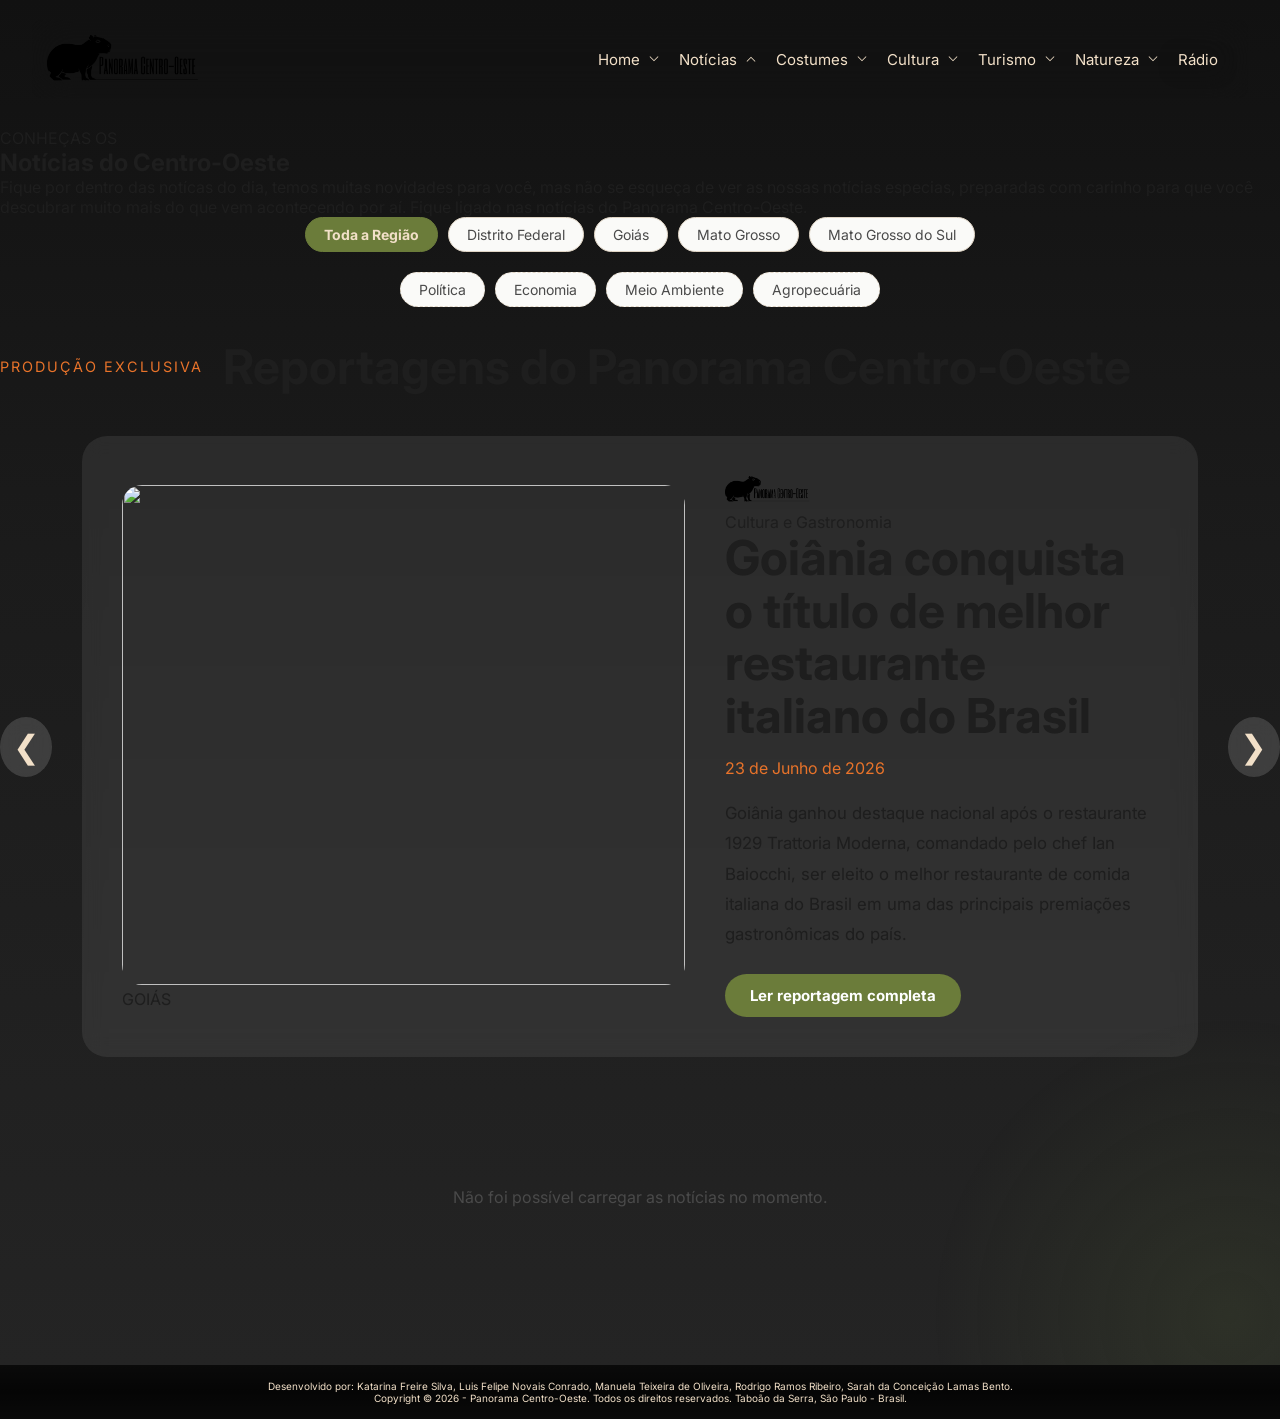
==== commit 29cbcb83: "Organizei as pastas certinho." ====
--- a/html/noticias.html
+++ b/html/noticias.html
@@ -5,11 +5,12 @@
     <meta name="viewport" content="width=device-width, initial-scale=1.0">
     <link rel="stylesheet" href="https://fonts.googleapis.com/css2?family=Material+Symbols+Outlined:opsz,wght,FILL,GRAD@20..48,100..700,0..1,-50..200&icon_names=keyboard_arrow_down" />
     <link rel="stylesheet" href="../style.css">
-    <title>O CERRADO</title>
+    <link rel="stylesheet" href="../css/noticias.css">
+    <title>Panorama Centro-Oeste</title>
 </head>
 <body class="pagina-interna">    
     <header>
-        <img src="../image/logo.png" alt="Logo" class="logo">
+        <img src="../image/logo-preta.png" alt="Logo" class="logo">
         <nav>            
             <div class="nav-item dropdown">
                 <button class="dropdown-toggle">
@@ -18,7 +19,6 @@
                 <div class="dropdown-menu">
                     <a href="../index.html#home-historia">História</a>
                     <a href="../index.html#home-centroOeste">Centro-Oeste</a>
-                    <a href="../index.html#home-curiosidades">Curiosidades</a>
                 </div>
             </div>
 
@@ -42,8 +42,6 @@
                     <a href="./costumes.html#costumes-girias">Gírias Tradicionais</a>
                     <a href="./costumes.html#costumes-lingua">Influências Linguísticas</a>
                     <a href="./costumes.html#costumes-festas">Festas Tradicionais</a>
-                    <a href="./costumes.html#costumes-religiao">Religião</a>
-                    <a href="./costumes.html#costumes-esporte">Esporte</a>
                 </div>
             </div>
 
@@ -52,10 +50,8 @@
                     Cultura <span class="material-symbols-outlined"> keyboard_arrow_down </span>
                 </button>
                 <div class="dropdown-menu">
-                    <a href="./cultura.html#cultura-musica">Música</a>
                     <a href="./cultura.html#cultura-danca">Danças Típicas</a>
                     <a href="./cultura.html#cultura-gastronomia">Gastronomia</a>
-                    <a href="./cultura.html#cultura-artesanato">Artesanato</a>
                     <a href="./cultura.html#cultura-literatura">Literatura</a>
                     <a href="./cultura.html#cultura-folclore">Folclore e Lendas</a>
                 </div>
@@ -68,7 +64,6 @@
                 <div class="dropdown-menu">
                     <a href="./turismo.html#turismo-roteiros">Roteiros</a>
                     <a href="./turismo.html#turismo-hospedagem">Hospedagem</a>
-                    <a href="./turismo.html#turismo-eventos">Eventos</a>
                 </div>
             </div>
 
@@ -79,8 +74,6 @@
                 <div class="dropdown-menu align-right">
                     <a href="./natureza.html#natureza-fauna">Fauna</a>
                     <a href="./natureza.html#natureza-flora">Flora</a>
-                    <a href="./natureza.html#natureza-parques">Parques e Reservas</a>
-                    <a href="./natureza.html#natureza-preservacao">Preservação</a>
                 </div>
             </div>
 
@@ -91,7 +84,14 @@
     </header>
 
     <section id="noticias">
-        <h2>Notícias do Centro-Oeste</h2>
+        <div class="titulo-secao">
+            <span class="subtitulo"> CONHEÇAS OS </span>
+            <h2> Notícias do Centro-Oeste </h2>
+
+            <p>
+                Fique por dentro das notícas do dia, temos muitas novidades para você, mas não se esqueça de ver as nossas notícias especias, preparadas com carinho para que você descubrar muito mais do que vem acontecendo por aí. Fique ligado nas notícias do Panorama Centro-Oeste.
+            </p>
+        </div>
 
         <!-- Filtro por região/estado -->
         <div class="filtro-noticias">
@@ -110,6 +110,90 @@
             <button class="filtro-estado" data-estado="agropecuaria" id="noticias-agropecuaria">Agropecuária</button>
         </div>
 
+        <!-- NOTÍCIAS DO JORNAL -->
+        <section class="jornal-noticias">
+
+            <div class="secao-titulo">
+                <span>Produção Exclusiva</span>
+                <h3>Reportagens do Panorama Centro-Oeste</h3>
+            </div>
+
+            <div class="slider-noticias-jornal">
+
+                <button class="slider-btn prev">
+                    ❮
+                </button>
+
+                <div class="noticias-jornal-container">
+
+                    <article
+                        class="noticia-jornal-card"
+                        data-categoria="economia"
+                        data-estado="go">
+
+                        <div class="noticia-jornal-imagem">
+
+                            <img src="../image/noticias/goias-restaurante.jpg" alt="">
+
+                            <div class="tag-estado">
+                                GOIÁS
+                            </div>
+
+                        </div>
+
+                        <div class="noticia-jornal-info">
+
+                            <div class="cabecalho-jornal">
+
+                                <img
+                                    src="../image/logo-preta.png"
+                                    alt="Panorama Centro-Oeste"
+                                    class="logo-jornal-noticia">
+
+                                <span class="categoria-noticia">
+                                    Cultura e Gastronomia
+                                </span>
+
+                            </div>
+
+                            <h2>
+                                Goiânia conquista o título de melhor restaurante italiano do Brasil
+                            </h2>
+
+                            <p class="noticia-jornal-meta">
+                                23 de Junho de 2026
+                            </p>
+
+                            <p class="noticia-jornal-resumo">
+                                Goiânia ganhou destaque nacional após o restaurante
+                                1929 Trattoria Moderna, comandado pelo chef Ian Baiocchi,
+                                ser eleito o melhor restaurante de comida italiana do Brasil
+                                em uma das principais premiações gastronômicas do país.
+                            </p>
+
+                            <a
+                                href="https://www.maisgoias.com.br/divirta-se/gastronomia/goiania-tem-o-melhor-resturante-de-comida-italiana-do-brasil-veja/"
+                                target="_blank"
+                                class="btn-reportagem">
+
+                                Ler reportagem completa
+
+                            </a>
+
+                        </div>
+
+                    </article>
+
+                </div>
+
+                <button class="slider-btn next">
+                    ❯
+                </button>
+
+            </div>
+
+        </section>
+
         <div id="noticias-loading" class="noticias-loading">Carregando notícias...</div>
         <div id="noticias-grid" class="noticias-grid"></div>
         <div id="noticias-erro" class="noticias-erro" style="display: none;"></div>
@@ -123,10 +207,11 @@
             Desenvolvido por: Katarina Freire Silva, Luis Felipe Novais Conrado, Manuela Teixeira de Oliveira, Rodrigo Ramos Ribeiro, Sarah da Conceição Lamas Bento.
         </p>
         <p>
-            Copyright © 2026 O CERRADO. Todos os direitos reservados. Taboão da Serra, São Paulo - Brasil.
+            Copyright © 2026 - Panorama Centro-Oeste. Todos os direitos reservados. Taboão da Serra, São Paulo - Brasil.
         </p>
     </footer>
 </body>
 </html>
+<script src="../js/noticias.js"></script>
 <script src="../script.js"></script>
 
--- a/style.css
+++ b/style.css
@@ -87,10 +87,9 @@
     color: var(--cor-texto-escuro);
 }
 
-.pagina-interna {
-    padding-top: 8%;
-}
-
+main.pagina-interna {
+    padding: 8rem 0;
+}
 /* Header e Footer */
 
 header {
@@ -243,992 +242,3 @@
     right: 0;
 }
 
-/* ------------------------------- CSS DA HOME --------------------------------*/
-
-
-.abertura-container {
-    position: relative;
-    width: 100%;
-    align-items: center;
-    overflow: hidden;
-}
-
-.abertura-home {
-    width: 100%;
-    display: block;
-    transform: scale(1);
-    transition: transform .1s linear;
-    animation: zoomSuave 15s ease-in-out infinite alternate;
-}
-
-
-.abertura-overlay {
-    position: absolute;
-    inset: 0;
-    z-index: 1;
-    pointer-events: none;
-
-    background:
-        linear-gradient(
-            to bottom,
-            rgba(0,0,0,0.95),
-            rgba(0,0,0,0.75),
-            rgba(0,0,0,0.90)
-        );
-}
-
-.introducao {
-    position: absolute;
-
-    top: 50%;
-    left: 50%;
-
-    transform: translate(-50%, -50%);
-
-    z-index: 2;
-
-    display: flex;
-    flex-direction: column;
-    align-items: center;
-
-    width: 100%;
-    text-align: center;
-}
-
-.introducao h1 {
-    font-family: "Six Caps", sans-serif;
-    font-size: 33rem;
-    line-height: 0.9;
-    color: rgba(242, 224, 200, 0.03);
-    -webkit-text-stroke: 1px rgba(255, 255, 255, 0.15);
-    text-shadow: 0 4px 20px rgba(255,255,255,0.01);
-}
-
-.introducao h2 {
-    font-size: 1rem;
-    color: var(--cor-areia);
-    text-shadow: 0 4px 20px rgba(0,0,0,0.6);
-    margin-block: 15px;
-}
-
-.introducao h2::after, .introducao h2::before {
-    content: "";
-
-    display: block;
-
-    width: 100%;
-    height: 2px;
-
-    margin-block: 15px;
-
-    background: linear-gradient(
-        to right,
-        transparent,
-        var(--cor-areia),
-        transparent
-    );
-}
-
-/* ----------------------- CSS DA HOME - HISTÓRIA -------------------------*/
-
-.home-historia{
-    position: relative;
-    width: 100%;
-    height: 100vh;
-    overflow: hidden;
-}
-
-.historia-slide{
-    position: absolute;
-    inset: 0;
-
-    background-size: cover;
-    background-position: center;
-
-    opacity: 0;
-    visibility: hidden;
-
-    transition: .8s ease;
-}
-
-.historia-slide.ativo{
-    opacity: 1;
-    visibility: visible;
-}
-
-.historia-overlay{
-    position: absolute;
-    inset: 0;
-
-    background:
-        linear-gradient(
-            to bottom,
-            rgba(0,0,0,.65),
-            rgba(0,0,0,.55),
-            rgba(0,0,0,.85)
-        );
-}
-
-.historia-conteudo{
-    position: absolute;
-
-    left: 8%;
-    bottom: 10%;
-
-    max-width: 700px;
-
-    z-index: 2;
-
-    color: white;
-}
-
-.historia-periodo{
-    color: var(--cor-verde-menta);
-    letter-spacing: 4px;
-    font-size: 1.1rem;
-}
-
-.historia-conteudo h2{
-    font-family: "Six Caps", sans-serif;
-    font-size: 10rem;
-    color: var(--cor-areia);
-    line-height: 0.9;
-    text-shadow: 0 4px 20px rgba(0,0,0,.6);
-    margin: 40px 0;
-}
-
-.historia-conteudo p{
-    font-size: 1rem;
-    line-height: 1.8;
-    max-width: 600px;
-}
-
-/* Botões */
-
-.historia-btn{
-    display: flex;
-    position: absolute;
-    top: 50%;
-
-    transform: translateY(-50%);
-
-    z-index: 10;
-
-    border-radius: 50%;
-    padding: 20px;
-
-    cursor: pointer;
-
-    color: white;
-    font-size: 2rem;
-
-    background: rgba(0,0,0,.3);
-
-    backdrop-filter: blur(5px);
-
-    border: 1px solid rgba(255,255,255,.15);
-
-    transition: .3s;
-}
-
-.historia-btn:hover{
-    background: rgba(0,0,0,.6);
-}
-
-.historia-anterior{
-    left: 30px;
-    transform: rotate(180deg);
-
-}
-
-.historia-proximo{
-    right: 30px;
-}
-
-/* Indicadores */
-
-.historia-indicadores{
-    position: absolute;
-
-    bottom: 40px;
-    left: 50%;
-
-    transform: translateX(-50%);
-
-    display: flex;
-    gap: 10px;
-
-    z-index: 10;
-}
-
-.historia-ponto{
-    width: 12px;
-    height: 12px;
-
-    border-radius: 50%;
-
-    background: rgba(255,255,255,.3);
-
-    cursor: pointer;
-}
-
-.historia-ponto.ativo{
-    background: white;
-}
-
-
-/* ----------------------- CSS DA HOME - CENTRO-OESTE -------------------------*/
-
-.home-centro-oeste{
-    display: flex;
-    flex-direction: column;
-    padding: 5%;
-    width: 100%;
-    background-color: var(--cor-texto-escuro);
-    background:
-        linear-gradient(
-            to bottom,
-            rgba(0, 0, 0, 0.96),
-            rgba(0, 0, 0,0.98),
-            rgba(0, 0, 0,0.96)
-        );
-    color: var(--cor-areia);
-}
-
-.titulo-secao{
-    text-align: center;
-    max-width: 80%;
-    padding: 5%;
-    border-top-left-radius: 50%;
-    border-top-right-radius: 50%;
-    backdrop-filter: blur(12px);
-    -webkit-backdrop-filter: blur(12px);
-}
-
-.subtitulo{
-    color: var(--cor-verde-oliva);
-    letter-spacing: 4px;
-    font-size: 1rem;
-}
-
-.titulo-secao h2 {
-    font-family: "Six Caps", sans-serif;
-    font-size: 10rem;
-    color: var(--cor-areia);
-    line-height: 0.9;
-    margin-block: 40px;
-    text-shadow: 0 4px 20px rgba(0,0,0,.6);
-}
-
-.titulo-secao p{
-    line-height: 1.8;
-    color: var(--cor-areia);
-}
-
-.titulo-secao p::after, .titulo-secao p::before {
-    content: "";
-
-    display: block;
-
-    width: 100%;
-    height: 2px;
-
-    margin-block: 30px;
-
-    background: linear-gradient(
-        to right,
-        transparent,
-        var(--cor-areia),
-        transparent
-    );
-}
-
-.estados-container{
-    display: flex;
-    flex-direction: column;
-    margin-top: 100px;
-}
-
-.estado-item{
-    position: relative;
-
-    display: flex;
-    align-items: center;
-    justify-content: space-between;
-
-    min-height: 100vh;
-    padding: 0 8%;
-
-    overflow: hidden;
-
-}
-
-.estado-item::before{
-    content: "";
-
-    position: absolute;
-    inset: 0;
-
-    z-index: 1;
-}
-
-.estado-item::after{
-    content: "";
-
-    position: absolute;
-
-    top: -120px;
-    left: 50%;
-
-    transform: translateX(-50%);
-
-    width: 600px;
-    height: 300px;
-
-    background:
-        radial-gradient(
-            ellipse,
-            rgba(242,224,200,.18) 0%,
-            rgba(242,224,200,.08) 30%,
-            transparent 70%
-        );
-
-    z-index: 1;
-}
-
-.estado-item.invertido{
-    flex-direction: row-reverse;
-}
-
-
-.estado-imagem img{
-    width: 100%;
-    display: block;
-    border-radius: 20px;
-
-    transition: .6s;
-}
-
-.estado-item:hover img{
-    transform: scale(1.05);
-}
-
-.estado-texto{
-    flex: 1;
-
-    display: flex;
-    flex-direction: column;
-    gap: 15px;
-}
-
-.estado-texto span{
-    color: var(--cor-verde-oliva);
-    letter-spacing: 3px;
-    font-size: .9rem;
-}
-
-.estado-texto h3{
-    font-family: "Six Caps", sans-serif;
-    font-size: 8rem;
-    line-height: .9;
-    color: var(--cor-areia);
-}
-
-.estado-texto p{
-    color: var(--cor-areia);
-    line-height: 1.8;
-    font-size: 1rem;
-}
-
-/* ------------------------------ CSS DO TURISMO ------------------------------*/
-
-section {
-    width: 90%;
-    align-items: center;
-    margin: 0 auto;
-}
-
-#map {
-    width: 100%;
-    height: 400px;
-    border-radius: 8px;
-    margin-block: 20px;
-    z-index: 0;
-}
-
-.map-search {
-    display: flex;
-    gap: 10px;
-    margin-block: 15px;
-}
-
-.map-search input {
-    flex: 1;
-    padding: 10px;
-    border: 1px solid var(--cor-divisor);
-    border-radius: 6px;
-    font-size: 14px;
-    background-color: var(--cor-fundo-neutro);
-    color: var(--cor-texto-escuro);
-}
-
-.map-search button {
-    padding: 10px 20px;
-    background-color: var(--cor-verde-claro);
-    color: var(--cor-fundo-neutro);
-    border-radius: 6px;
-    cursor: pointer;
-    font-weight: bold;
-    transition: background-color 0.2s ease;
-}
-
-.map-search button:hover {
-    background-color: var(--cor-verde-musgo);
-}
-
-.destinos-grid {
-    display: grid;
-    grid-template-columns: repeat(auto-fit, minmax(220px, 1fr));
-    gap: 20px;
-    margin-block: 20px;
-}
-
-.destino-card {
-    cursor: pointer;
-    border-radius: 8px;
-    overflow: hidden;
-    box-shadow: 0 2px 6px rgba(0, 0, 0, 0.15);
-    transition: transform 0.2s ease, box-shadow 0.2s ease;
-    background-color: var(--cor-fundo-neutro);
-}
-
-.destino-card:hover {
-    transform: translateY(-4px);
-    box-shadow: 0 6px 12px rgba(0, 0, 0, 0.2);
-}
-
-.destino-card img {
-    width: 100%;
-    height: 130px;
-    object-fit: cover;
-    display: block;
-}
-
-.destino-info {
-    padding: 10px 12px;
-}
-
-.destino-info h4 {
-    font-size: 15px;
-    margin-bottom: 4px;
-    color: var(--cor-texto-escuro);
-}
-
-.destino-info p {
-    font-size: 13px;
-    color: var(--cor-texto-medio);
-}
-
-.destino-card.active {
-    outline: 3px solid var(--cor-laranja);
-}
-
-
-/* ------------------------------- CSS DO RÁDIO -------------------------------*/
-
-#radio {
-    text-align: center;
-}
-
-.radio-layout {
-    display: flex;
-    align-items: flex-start;
-    justify-content: center;
-    gap: 40px;
-    margin-block: 30px;
-    flex-wrap: nowrap;
-}
-.radio-player {
-    flex: 0 0 550px;
-}
-
-.disco-wrapper {
-    width: 550px;
-    height: 550px;
-    display: flex;
-    align-items: center;
-    justify-content: center;
-}
-
-.disco {
-    width: 500px;
-    height: 500px;
-    border-radius: 50%;
-    background: repeating-radial-gradient(
-        circle,
-        #222 1.5px,
-        #222 4px,
-        #444 5px,
-        #222 6px
-    );
-    display: flex;
-    align-items: center;
-    justify-content: center;
-    box-shadow: 0 4px 15px rgba(0, 0, 0, 0.3);
-    animation: girar 4s linear infinite;
-    animation-play-state: paused;
-}
-
-.disco.tocando {
-    animation-play-state: running;
-}
-
-.disco-furo {
-    width: 30px;
-    height: 30px;
-    background-color: var(--cor-ocre);
-    border-radius: 50%;
-    border: 4px solid var(--cor-areia);
-}
-
-@keyframes girar {
-    from { transform: rotate(0deg); }
-    to   { transform: rotate(360deg); }
-}
-
-.musica-info{
-    display: flex;
-    flex-direction: row;
-    align-items: center;
-}
-
-.musica-info h3 {
-    font-size: 14px;
-    color: var(--cor-areia);
-    white-space: nowrap;
-    overflow: hidden;
-    text-overflow: ellipsis;
-    margin-inline-end: 5px;
-    margin-inline-start: 10px;
-}
-
-.musica-info p {
-    font-size: 12px;
-    color: var(--cor-verde-menta);
-    margin-inline-end: 5px;
-}
-
-.player-controls {
-    display: flex;
-    flex-direction: row;
-    gap: 15px;
-    align-items: center;
-    background-color: var(--cor-verde-oliva);
-}
-
-.player-controls button {
-    color: var(--cor-areia);
-    font-size: 18px;
-    cursor: pointer;
-    transition: background-color 0.2s ease;
-    background-color: var(--cor-verde-oliva);
-}
-
-/* ===== Barra de progresso e volume — versão moderna ===== */
-
-.progress-container {
-    display: flex;
-    width: 80%;
-    align-items: center;
-    gap: 10px;
-    flex-direction: row;
-}
-
-.volume-container {
-    display: flex;
-    flex-direction: row;
-    align-items: center;
-    justify-content: center;
-    gap: 12px;
-    background-color: var(--cor-verde-oliva);
-    border-radius: 8px;
-    padding: 12px 15px;
-    margin-block: 12px;
-    box-shadow: 0 2px 6px rgba(0, 0, 0, 0.15);
-
-}
-
-
-.progress-container span {
-    font-size: 11px;
-    min-width: 32px;
-    color: var(--cor-areia);
-    font-variant-numeric: tabular-nums;
-}
-
-/* Reset base do range */
-.progress-container input[type="range"],
-.volume-container input[type="range"] {
-    -webkit-appearance: none;
-    appearance: none;
-    cursor: pointer;
-    height: 4px;
-    border-radius: 999px;
-    background: rgba(242, 224, 200, 0.25); /* areia translúcida como trilha "vazia" */
-    outline: none;
-    transition: height 0.15s ease;
-}
-
-.progress-container input[type="range"] {
-    flex: 1;
-}
-
-.volume-container input[type="range"] {
-    width: 100%;
-
-}
-
-/* Trilha um pouco mais grossa no hover/foco, sensação "viva" */
-.progress-container input[type="range"]:hover,
-.volume-container input[type="range"]:hover,
-.progress-container input[type="range"]:focus-visible,
-.volume-container input[type="range"]:focus-visible {
-    height: 6px;
-}
-
-/* ---- Thumb (bolinha) — Webkit (Chrome, Edge, Safari) ---- */
-.progress-container input[type="range"]::-webkit-slider-thumb,
-.volume-container input[type="range"]::-webkit-slider-thumb {
-    -webkit-appearance: none;
-    appearance: none;
-    width: 12px;
-    height: 12px;
-    border-radius: 50%;
-    background: var(--cor-areia);
-    box-shadow: 0 0 0 0 rgba(242, 224, 200, 0.3);
-    cursor: pointer;
-    transition: transform 0.15s ease, box-shadow 0.15s ease;
-    margin-top: 0; /* alinhamento vertical automático no Chrome moderno */
-}
-
-.progress-container input[type="range"]:hover::-webkit-slider-thumb,
-.volume-container input[type="range"]:hover::-webkit-slider-thumb {
-    transform: scale(1.3);
-    box-shadow: 0 0 0 6px rgba(242, 224, 200, 0.15);
-}
-
-.progress-container input[type="range"]:active::-webkit-slider-thumb,
-.volume-container input[type="range"]:active::-webkit-slider-thumb {
-    transform: scale(1.5);
-    box-shadow: 0 0 0 8px rgba(242, 224, 200, 0.2);
-}
-
-/* ---- Thumb — Firefox ---- */
-.progress-container input[type="range"]::-moz-range-thumb,
-.volume-container input[type="range"]::-moz-range-thumb {
-    width: 12px;
-    height: 12px;
-    border-radius: 50%;
-    background: var(--cor-areia);
-    border: none;
-    cursor: pointer;
-    transition: transform 0.15s ease;
-}
-
-.progress-container input[type="range"]:hover::-moz-range-thumb,
-.volume-container input[type="range"]:hover::-moz-range-thumb {
-    transform: scale(1.3);
-}
-
-.progress-container input[type="range"]::-moz-range-track,
-.volume-container input[type="range"]::-moz-range-track {
-    height: 4px;
-    border-radius: 999px;
-    background: rgba(242, 224, 200, 0.25);
-}
-
-/* ---- Trilha preenchida (progresso real) via accent-color como fallback ---- */
-.progress-container input[type="range"],
-.volume-container input[type="range"] {
-    accent-color: var(--cor-areia);
-}
-
-/* Ícone de volume ganha leve destaque */
-.volume-container .material-symbols-outlined {
-    color: var(--cor-areia);
-    font-size: 18px;
-    opacity: 0.85;
-    transition: opacity 0.15s ease;
-}
-
-.volume-container:hover .material-symbols-outlined {
-    opacity: 1;
-}
-
-.radio-filtros {
-    flex: 1 1 350px;
-    max-width: 450px;
-}
-
-.filtro-grupo {
-    display: flex;
-    flex-wrap: wrap;
-    gap: 10px;
-    color: var(--cor-areia);
-    align-items: center;
-    margin-bottom: 20px;
-    justify-content: center;
-    background-color: var(--cor-verde-oliva);
-    border-radius: 8px;
-    padding: 12px 15px;
-    box-shadow: 0 2px 6px rgba(0, 0, 0, 0.15);
-
-}
-
-.filtro-grupo select {
-    padding: 8px 12px;
-    border: 1px solid var(--cor-divisor);
-    border-radius: 6px;
-    font-size: 14px;
-    background-color: var(--cor-fundo-neutro);
-    color: var(--cor-texto-escuro);
-}
-
-.filtro-grupo button {
-    padding: 8px 16px;
-    background-color: var(--cor-verde-claro);
-    color: var(--cor-fundo-neutro);
-    border-radius: 6px;
-    cursor: pointer;
-    font-weight: bold;
-    transition: background-color 0.2s ease;
-}
-
-.filtro-grupo button:hover {
-    background-color: var(--cor-verde-musgo);
-}
-
-.lista-musicas-wrapper {
-    max-height: 240px;
-    overflow-y: auto;
-    border: 1px solid var(--cor-divisor);
-    border-radius: 8px;
-    padding: 10px;
-    scrollbar-width: thin;
-    scrollbar-color: var(--cor-ocre) var(--cor-areia);
-}
-
-.lista-musicas-wrapper::-webkit-scrollbar {
-    width: 8px;
-}
-
-.lista-musicas-wrapper::-webkit-scrollbar-track {
-    background: var(--cor-areia);
-    border-radius: 8px;
-}
-
-.lista-musicas-wrapper::-webkit-scrollbar-thumb {
-    background-color: var(--cor-ocre);
-    border-radius: 8px;
-}
-
-#lista-musicas {
-    list-style: none;
-    display: flex;
-    flex-direction: column;
-    gap: 8px;
-}
-
-#lista-musicas li {
-    padding: 12px 15px;
-    background-color: var(--cor-areia);
-    border-radius: 6px;
-    cursor: pointer;
-    display: flex;
-    justify-content: space-between;
-    transition: background-color 0.2s ease;
-    font-size: 14px;
-    color: var(--cor-texto-escuro);
-}
-
-#lista-musicas li:hover {
-    background-color: var(--cor-verde-menta);
-    color: var(--cor-verde-musgo);
-}
-
-#lista-musicas li.tocando-agora {
-    background-color: var(--cor-ocre);
-    color: var(--cor-fundo-neutro);
-    font-weight: bold;
-}
-
-.tocando-agora-fixo {
-    display: flex;
-    flex-direction: column;
-    align-items: center;
-    justify-content: center;
-    gap: 12px;
-    background-color: var(--cor-verde-oliva);
-    border-radius: 8px;
-    padding: 12px 15px;
-    margin-bottom: 12px;
-    box-shadow: 0 2px 6px rgba(0, 0, 0, 0.15);
-}
-
-.tocando-agora-icone {
-    font-size: 22px;
-    animation: pulsar 1.5s ease-in-out infinite;
-}
-
-@keyframes pulsar {
-    0%, 100% { transform: scale(1); }
-    50%       { transform: scale(1.2); }
-}
-
-.tocando-agora-texto {
-    display: flex;
-    flex-direction: column;
-    text-align: left;
-    overflow: hidden;
-}
-
-.tocando-agora-texto strong {
-    font-size: 14px;
-    color: var(--cor-areia);
-    white-space: nowrap;
-    overflow: hidden;
-    text-overflow: ellipsis;
-}
-
-.tocando-agora-texto span {
-    font-size: 12px;
-    color: var(--cor-verde-menta);
-}
-
-
-/* ------------------------------ CSS DAS NOTÍCIAS ------------------------------*/
-
-#noticias {
-    padding-block: 20px;
-}
-
-.filtro-topicos {
-    margin-top: -10px;
-    margin-bottom: 30px;
-}
-
-.filtro-topicos .filtro-estado {
-    border-style: dashed;
-}
-
-.filtro-noticias {
-    display: flex;
-    flex-wrap: wrap;
-    gap: 10px;
-    justify-content: center;
-    margin-bottom: 30px;
-}
-
-.filtro-estado {
-    padding: 8px 18px;
-    border-radius: 20px;
-    background-color: var(--cor-fundo-neutro);
-    border: 1px solid var(--cor-divisor);
-    color: var(--cor-texto-medio);
-    cursor: pointer;
-    font-size: 14px;
-    transition: background-color 0.2s ease, color 0.2s ease;
-}
-
-.filtro-estado:hover {
-    background-color: var(--cor-verde-menta);
-}
-
-.filtro-estado.active {
-    background-color: var(--cor-verde-oliva);
-    color: var(--cor-areia);
-    border-color: var(--cor-verde-oliva);
-    font-weight: bold;
-}
-
-.noticias-loading,
-.noticias-erro {
-    text-align: center;
-    padding: 30px;
-    color: var(--cor-texto-medio);
-}
-
-.noticias-grid {
-    display: grid;
-    grid-template-columns: repeat(auto-fit, minmax(280px, 1fr));
-    gap: 20px;
-}
-
-.noticia-card {
-    background-color: var(--cor-fundo-neutro);
-    border-radius: 8px;
-    overflow: hidden;
-    box-shadow: 0 2px 6px rgba(0, 0, 0, 0.12);
-    transition: transform 0.2s ease, box-shadow 0.2s ease;
-    display: flex;
-    flex-direction: column;
-}
-
-.noticia-card:hover {
-    transform: translateY(-4px);
-    box-shadow: 0 6px 14px rgba(0, 0, 0, 0.18);
-}
-
-.noticia-card img {
-    width: 100%;
-    height: 160px;
-    object-fit: cover;
-    background-color: var(--cor-divisor);
-}
-
-.noticia-conteudo {
-    padding: 15px;
-    display: flex;
-    flex-direction: column;
-    flex: 1;
-}
-
-.noticia-fonte {
-    font-size: 11px;
-    color: var(--cor-laranja);
-    text-transform: uppercase;
-    font-weight: bold;
-    margin-bottom: 6px;
-}
-
-.noticia-titulo {
-    font-size: 16px;
-    color: var(--cor-texto-escuro);
-    margin-bottom: 8px;
-    line-height: 1.3;
-}
-
-.noticia-resumo {
-    font-size: 13px;
-    color: var(--cor-texto-medio);
-    flex: 1;
-    margin-bottom: 10px;
-    line-height: 1.4;
-}
-
-.noticia-data {
-    font-size: 11px;
-    color: var(--cor-texto-suave);
-}
-
-.noticia-link {
-    display: inline-block;
-    margin-top: 10px;
-    font-size: 13px;
-    color: var(--cor-azul-profundo);
-    font-weight: bold;
-}
-
-.noticia-link:hover {
-    text-decoration: underline;
-}
--- a/css/noticias.css
+++ b/css/noticias.css
@@ -0,0 +1,347 @@
+/* ------------------------------ CSS DAS NOTÍCIAS ------------------------------*/
+
+#noticias {
+    padding-block: 20px;
+    width: 100%;
+    padding: 80px 0;
+}
+
+#noticias{
+    position: relative;
+
+    background:
+        linear-gradient(
+            180deg,
+            #111111 0%,
+            #1b1b1b 40%,
+            #242424 100%
+        );
+
+    padding: 8rem 0;
+
+    overflow: hidden;
+}
+
+#noticias::before{
+    content: "";
+
+    position: absolute;
+
+    top: -200px;
+    left: -200px;
+
+    width: 500px;
+    height: 500px;
+
+    pointer-events: none;
+}
+
+#noticias::after{
+    content: "";
+
+    position: absolute;
+
+    bottom: -250px;
+    right: -250px;
+
+    width: 600px;
+    height: 600px;
+
+    background:
+        radial-gradient(
+            circle,
+            rgba(86,102,56,.20) 0%,
+            transparent 70%
+        );
+
+    pointer-events: none;
+}
+
+
+
+
+.filtro-topicos {
+    margin-top: -10px;
+    margin-bottom: 30px;
+}
+
+.filtro-topicos .filtro-estado {
+    border-style: dashed;
+}
+
+.filtro-noticias {
+    display: flex;
+    flex-wrap: wrap;
+    gap: 10px;
+    justify-content: center;
+    margin-bottom: 30px;
+}
+
+.filtro-estado {
+    padding: 8px 18px;
+    border-radius: 20px;
+    background-color: var(--cor-fundo-neutro);
+    border: 1px solid var(--cor-divisor);
+    color: var(--cor-texto-medio);
+    cursor: pointer;
+    font-size: 14px;
+    transition: background-color 0.2s ease, color 0.2s ease;
+}
+
+.filtro-estado:hover {
+    background-color: var(--cor-verde-menta);
+}
+
+.filtro-estado.active {
+    background-color: var(--cor-verde-oliva);
+    color: var(--cor-areia);
+    border-color: var(--cor-verde-oliva);
+    font-weight: bold;
+}
+
+.noticias-loading,
+.noticias-erro {
+    text-align: center;
+    padding: 30px;
+    color: var(--cor-texto-medio);
+}
+
+.noticias-grid {
+    display: grid;
+    grid-template-columns: repeat(auto-fit, minmax(280px, 1fr));
+    gap: 20px;
+}
+
+.noticia-card {
+    background-color: var(--cor-fundo-neutro);
+    border-radius: 8px;
+    overflow: hidden;
+    box-shadow: 0 2px 6px rgba(0, 0, 0, 0.12);
+    transition: transform 0.2s ease, box-shadow 0.2s ease;
+    display: flex;
+    flex-direction: column;
+}
+
+.noticia-card:hover {
+    transform: translateY(-4px);
+    box-shadow: 0 6px 14px rgba(0, 0, 0, 0.18);
+}
+
+.noticia-card img {
+    width: 100%;
+    height: 160px;
+    object-fit: cover;
+    background-color: var(--cor-divisor);
+}
+
+.noticia-conteudo {
+    padding: 15px;
+    display: flex;
+    flex-direction: column;
+    flex: 1;
+}
+
+.noticia-fonte {
+    font-size: 11px;
+    color: var(--cor-laranja);
+    text-transform: uppercase;
+    font-weight: bold;
+    margin-bottom: 6px;
+}
+
+.noticia-titulo {
+    font-size: 16px;
+    color: var(--cor-texto-escuro);
+    margin-bottom: 8px;
+    line-height: 1.3;
+}
+
+.noticia-resumo {
+    font-size: 13px;
+    color: var(--cor-texto-medio);
+    flex: 1;
+    margin-bottom: 10px;
+    line-height: 1.4;
+}
+
+.noticia-data {
+    font-size: 11px;
+    color: var(--cor-texto-suave);
+}
+
+.noticia-link {
+    display: inline-block;
+    margin-top: 10px;
+    font-size: 13px;
+    color: var(--cor-azul-profundo);
+    font-weight: bold;
+}
+
+.noticia-link:hover {
+    text-decoration: underline;
+}
+
+/* ------------------------------ CSS DAS NOTÍCIAS AUTORAIS ------------------------------*/
+.jornal-noticias {
+    margin-bottom: 100px;
+}
+
+.logo-jornal-noticia {
+    width: 20%;
+    margin-block-end: 2%;
+}
+
+.cabecalho-jornal{
+    display: flex;
+    flex-direction: column;
+}
+
+
+.secao-titulo {
+    display: flex;
+    align-items: center;
+    gap: 20px;
+    margin-bottom: 40px;
+}
+
+.secao-titulo img {
+    width: 90px;
+}
+
+.secao-titulo span {
+    color: var(--cor-laranja);
+    text-transform: uppercase;
+    letter-spacing: 2px;
+    font-size: .9rem;
+}
+
+.secao-titulo h3 {
+    font-size: 3rem;
+    color: var(--cor-texto-escuro);
+}
+
+.slider-noticias-jornal {
+    display: flex;
+    align-items: center;
+    gap: 30px;
+}
+
+.slider-btn {
+    width: 60px;
+    height: 60px;
+
+    border: none;
+    border-radius: 50%;
+
+    cursor: pointer;
+
+    backdrop-filter: blur(10px);
+
+    background: rgba(255,255,255,.15);
+
+    color: var(--cor-areia);
+
+    font-size: 2rem;
+
+    transition: .3s;
+}
+
+.slider-btn:hover {
+    transform: scale(1.1);
+}
+
+
+.noticias-jornal-container {
+    display: flex;
+    overflow-x: hidden;
+    width: 100%;
+}
+
+.noticia-jornal-card {
+    min-width: 100%;
+
+    display: grid;
+
+    grid-template-columns:
+        1.3fr
+        1fr;
+
+    gap: 40px;
+
+    align-items: center;
+
+    padding: 40px;
+
+    border-radius: 25px;
+
+    background:
+        rgba(255,255,255,.08);
+
+    backdrop-filter: blur(10px);
+}
+
+.noticia-jornal-imagem img {
+    width: 100%;
+    height: 500px;
+
+    object-fit: cover;
+
+    border-radius: 20px;
+}
+
+.selo-jornal {
+    display: inline-block;
+
+    padding: 8px 16px;
+
+    border-radius: 30px;
+
+    background:
+        var(--cor-verde-oliva);
+
+    color:
+        var(--cor-areia);
+
+    font-size: .8rem;
+
+    margin-bottom: 20px;
+}
+
+.noticia-jornal-info h2 {
+    font-size: 3rem;
+    line-height: 1.1;
+
+    margin-bottom: 15px;
+}
+
+.noticia-jornal-meta {
+    color: var(--cor-laranja);
+
+    margin-bottom: 20px;
+}
+
+.noticia-jornal-resumo {
+    font-size: 1.05rem;
+
+    line-height: 1.8;
+
+    margin-bottom: 25px;
+}
+
+.noticia-jornal-info a {
+    display: inline-block;
+
+    padding: 12px 25px;
+
+    border-radius: 30px;
+
+    background:
+        var(--cor-verde-oliva);
+
+    color:
+        white;
+
+    text-decoration: none;
+
+    font-weight: bold;
+}
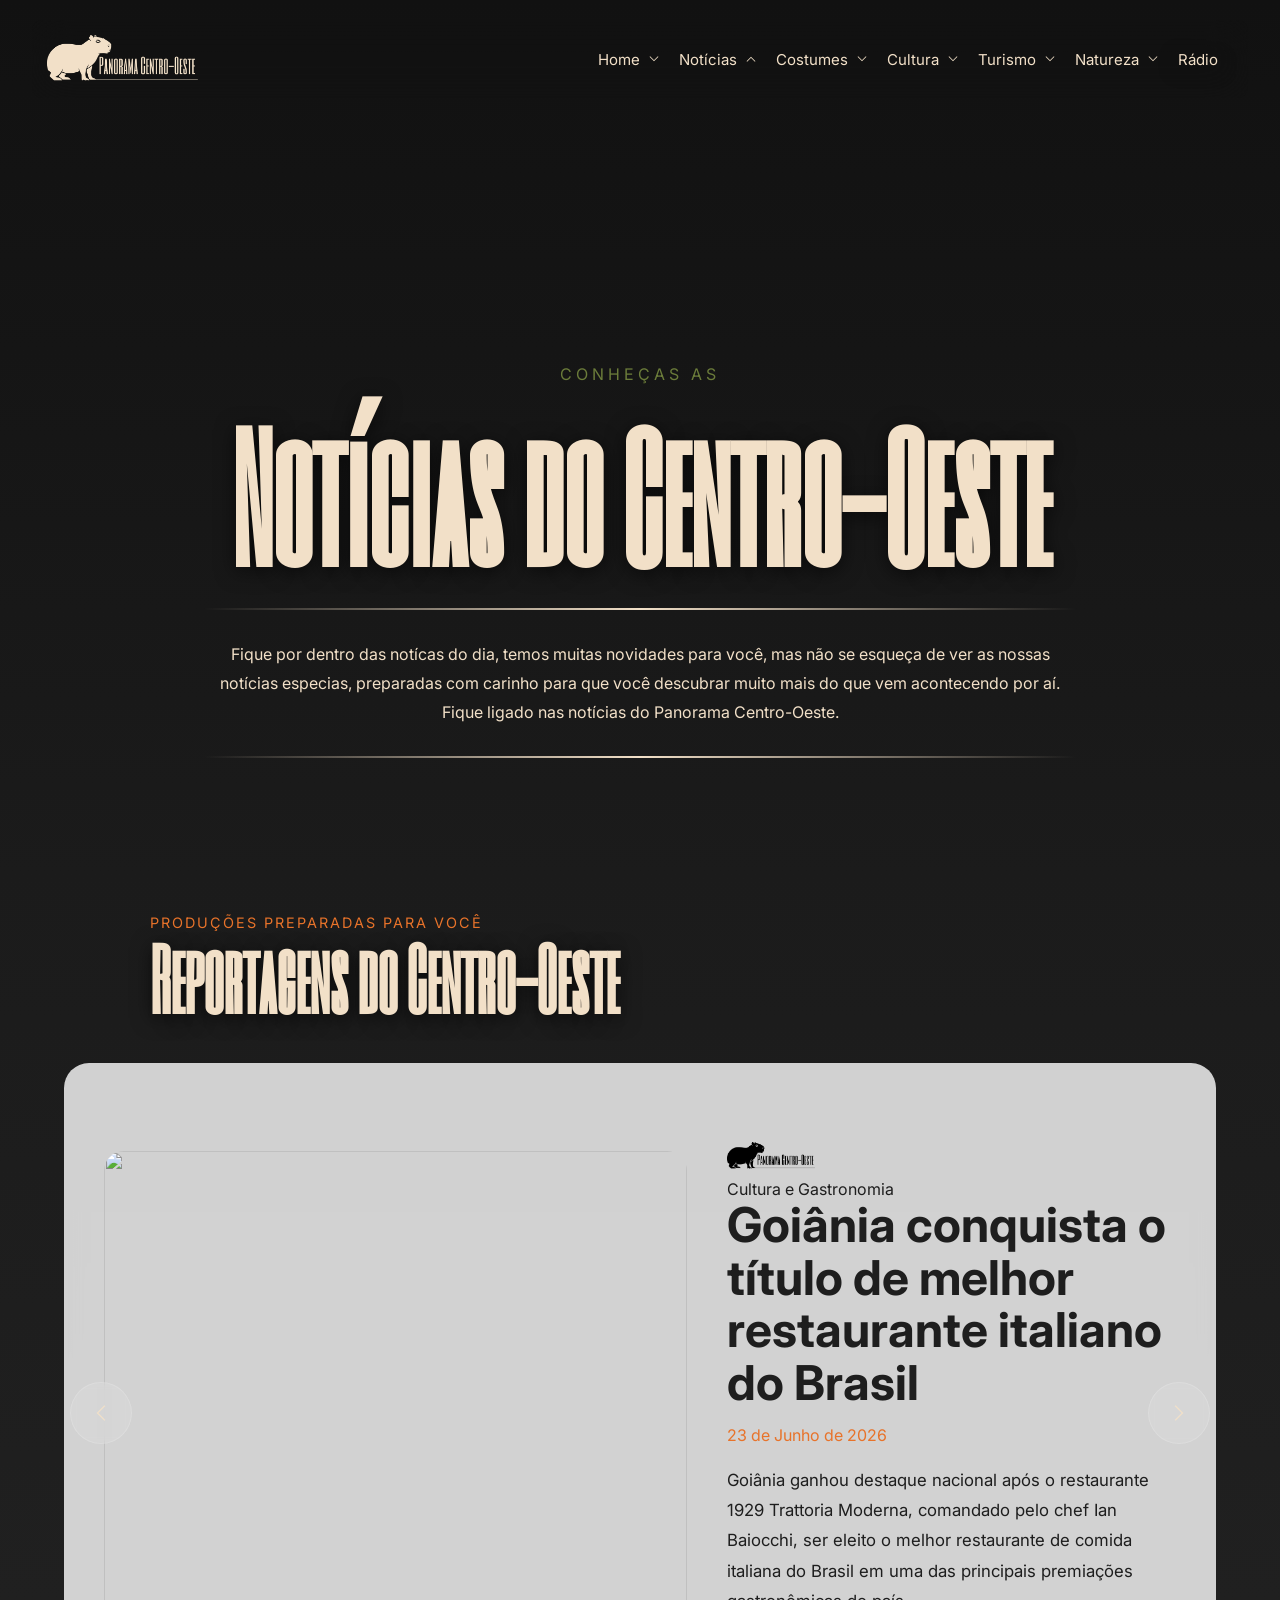
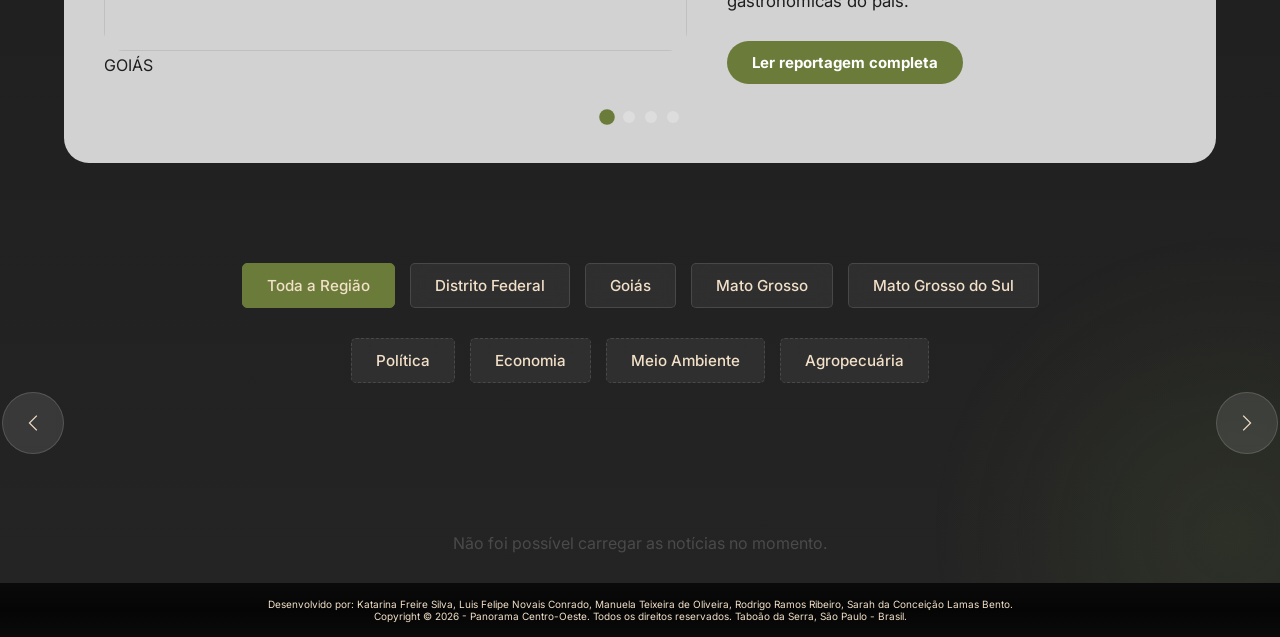
==== commit 537eb9fb: "Estrutura das notícias pronta" ====
--- a/html/noticias.html
+++ b/html/noticias.html
@@ -3,14 +3,14 @@
 <head>
     <meta charset="UTF-8">
     <meta name="viewport" content="width=device-width, initial-scale=1.0">
-    <link rel="stylesheet" href="https://fonts.googleapis.com/css2?family=Material+Symbols+Outlined:opsz,wght,FILL,GRAD@20..48,100..700,0..1,-50..200&icon_names=keyboard_arrow_down" />
+    <link rel="stylesheet" href="https://fonts.googleapis.com/css2?family=Material+Symbols+Outlined"/>
     <link rel="stylesheet" href="../style.css">
     <link rel="stylesheet" href="../css/noticias.css">
     <title>Panorama Centro-Oeste</title>
 </head>
 <body class="pagina-interna">    
     <header>
-        <img src="../image/logo-preta.png" alt="Logo" class="logo">
+        <img src="../image/logo-clara.png" alt="Logo" class="logo">
         <nav>            
             <div class="nav-item dropdown">
                 <button class="dropdown-toggle">
@@ -85,15 +85,270 @@
 
     <section id="noticias">
         <div class="titulo-secao">
-            <span class="subtitulo"> CONHEÇAS OS </span>
+            <span class="subtitulo"> CONHEÇAS AS </span>
             <h2> Notícias do Centro-Oeste </h2>
 
             <p>
                 Fique por dentro das notícas do dia, temos muitas novidades para você, mas não se esqueça de ver as nossas notícias especias, preparadas com carinho para que você descubrar muito mais do que vem acontecendo por aí. Fique ligado nas notícias do Panorama Centro-Oeste.
             </p>
         </div>
-
-        <!-- Filtro por região/estado -->
+        <!-- NOTÍCIAS DO JORNAL -->
+        <section class="jornal-noticias">
+
+            <div class="secao-titulo">
+                <span>Produções Preparadas para Você</span>
+                <h3 class="pequeno"> Reportagens do Centro-Oeste </h3>
+            </div>
+
+            <div class="slider-noticias-jornal">
+
+                    <button class="historia-btn historia-anterior">
+                        <span class="material-symbols-outlined"> arrow_forward_ios</span>
+                    </button>
+
+                    <div class="noticias-jornal-container">
+
+                        <article
+                            class="noticia-jornal-card ativo"
+                            data-categoria="economia"
+                            data-estado="go">
+
+                            <div class="noticia-jornal-imagem">
+
+                                <img src="../image/noticias/goias-restaurante.jpg" alt="">
+
+                                <div class="tag-estado">
+                                    GOIÁS
+                                </div>
+
+                            </div>
+
+                            <div class="noticia-jornal-info">
+
+                                <div class="cabecalho-jornal">
+
+                                    <img
+                                        src="../image/logo-preta.png"
+                                        alt="Panorama Centro-Oeste"
+                                        class="logo-jornal-noticia">
+
+                                    <span class="categoria-noticia">
+                                        Cultura e Gastronomia
+                                    </span>
+
+                                </div>
+
+                                <h2>
+                                    Goiânia conquista o título de melhor restaurante italiano do Brasil
+                                </h2>
+
+                                <p class="noticia-jornal-meta">
+                                    23 de Junho de 2026
+                                </p>
+
+                                <p class="noticia-jornal-resumo">
+                                    Goiânia ganhou destaque nacional após o restaurante
+                                    1929 Trattoria Moderna, comandado pelo chef Ian Baiocchi,
+                                    ser eleito o melhor restaurante de comida italiana do Brasil
+                                    em uma das principais premiações gastronômicas do país.
+                                </p>
+
+                                <a
+                                    href="https://www.maisgoias.com.br/divirta-se/gastronomia/goiania-tem-o-melhor-resturante-de-comida-italiana-do-brasil-veja/"
+                                    target="_blank"
+                                    class="btn-reportagem">
+
+                                    Ler reportagem completa
+
+                                </a>
+
+                            </div>
+
+                        </article>
+                        <article
+                            class="noticia-jornal-card"
+                            data-categoria="politica"
+                            data-estado="go">
+
+                            <div class="noticia-jornal-imagem">
+
+                                <img src="../image/noticias/goias-restaurante.jpg" alt="">
+
+                                <div class="tag-estado">
+                                    GOIÁS
+                                </div>
+
+                            </div>
+
+                            <div class="noticia-jornal-info">
+
+                                <div class="cabecalho-jornal">
+
+                                    <img
+                                        src="../image/logo-preta.png"
+                                        alt="Panorama Centro-Oeste"
+                                        class="logo-jornal-noticia">
+
+                                    <span class="categoria-noticia">
+                                        Cultura e Gastronomia
+                                    </span>
+
+                                </div>
+
+                                <h2>
+                                    Brasil
+                                </h2>
+
+                                <p class="noticia-jornal-meta">
+                                    23 de Junho de 2026
+                                </p>
+
+                                <p class="noticia-jornal-resumo">
+                                    Goiânia ganhou destaque nacional após o restaurante
+                                    1929 Trattoria Moderna, comandado pelo chef Ian Baiocchi,
+                                    ser eleito o melhor restaurante de comida italiana do Brasil
+                                    em uma das principais premiações gastronômicas do país.
+                                </p>
+
+                                <a
+                                    href="https://www.maisgoias.com.br/divirta-se/gastronomia/goiania-tem-o-melhor-resturante-de-comida-italiana-do-brasil-veja/"
+                                    target="_blank"
+                                    class="btn-reportagem">
+
+                                    Conheça nossas fontes
+
+                                </a>
+
+                            </div>
+
+                        </article>
+
+                        <article
+                            class="noticia-jornal-card"
+                            data-categoria="economia"
+                            data-estado="go">
+
+                            <div class="noticia-jornal-imagem">
+
+                                <img src="../image/noticias/goias-restaurante.jpg" alt="">
+
+                                <div class="tag-estado">
+                                    GOIÁS
+                                </div>
+
+                            </div>
+
+                            <div class="noticia-jornal-info">
+
+                                <div class="cabecalho-jornal">
+
+                                    <img
+                                        src="../image/logo-preta.png"
+                                        alt="Panorama Centro-Oeste"
+                                        class="logo-jornal-noticia">
+
+                                    <span class="categoria-noticia">
+                                        Cultura e Gastronomia
+                                    </span>
+
+                                </div>
+
+                                <h2>
+                                    Goiânia conquista o título de melhor restaurante italiano do Brasil
+                                </h2>
+
+                                <p class="noticia-jornal-meta">
+                                    23 de Junho de 2026
+                                </p>
+
+                                <p class="noticia-jornal-resumo">
+                                    Goiânia ganhou destaque nacional após o restaurante
+                                    1929 Trattoria Moderna, comandado pelo chef Ian Baiocchi,
+                                    ser eleito o melhor restaurante de comida italiana do Brasil
+                                    em uma das principais premiações gastronômicas do país.
+                                </p>
+
+                                <a
+                                    href="https://www.maisgoias.com.br/divirta-se/gastronomia/goiania-tem-o-melhor-resturante-de-comida-italiana-do-brasil-veja/"
+                                    target="_blank"
+                                    class="btn-reportagem">
+
+                                    Ler reportagem completa
+
+                                </a>
+
+                            </div>
+
+                        </article>
+
+                        <article
+                            class="noticia-jornal-card"
+                            data-categoria="economia"
+                            data-estado="go">
+
+                            <div class="noticia-jornal-imagem">
+
+                                <img src="../image/noticias/goias-restaurante.jpg" alt="">
+
+                                <div class="tag-estado">
+                                    GOIÁS
+                                </div>
+
+                            </div>
+
+                            <div class="noticia-jornal-info">
+
+                                <div class="cabecalho-jornal">
+
+                                    <img
+                                        src="../image/logo-preta.png"
+                                        alt="Panorama Centro-Oeste"
+                                        class="logo-jornal-noticia">
+
+                                    <span class="categoria-noticia">
+                                        Cultura e Gastronomia
+                                    </span>
+
+                                </div>
+
+                                <h2>
+                                    Goiânia conquista o título de melhor restaurante italiano do Brasil
+                                </h2>
+
+                                <p class="noticia-jornal-meta">
+                                    23 de Junho de 2026
+                                </p>
+
+                                <p class="noticia-jornal-resumo">
+                                    Goiânia ganhou destaque nacional após o restaurante
+                                    1929 Trattoria Moderna, comandado pelo chef Ian Baiocchi,
+                                    ser eleito o melhor restaurante de comida italiana do Brasil
+                                    em uma das principais premiações gastronômicas do país.
+                                </p>
+
+                                <a
+                                    href="https://www.maisgoias.com.br/divirta-se/gastronomia/goiania-tem-o-melhor-resturante-de-comida-italiana-do-brasil-veja/"
+                                    target="_blank"
+                                    class="btn-reportagem">
+
+                                    Ler reportagem completa
+
+                                </a>
+
+                            </div>
+
+                        </article>
+
+                    </div>
+
+                    <button class="historia-btn historia-proximo">
+                        <span class="material-symbols-outlined"> arrow_forward_ios</span>
+                    </button>
+                    <div class="historia-indicadores"></div>
+            </div>
+
+        </section>
+
         <div class="filtro-noticias">
             <button class="filtro-estado active" data-estado="centro-oeste">Toda a Região</button>
             <button class="filtro-estado" data-estado="df">Distrito Federal</button>
@@ -110,92 +365,27 @@
             <button class="filtro-estado" data-estado="agropecuaria" id="noticias-agropecuaria">Agropecuária</button>
         </div>
 
-        <!-- NOTÍCIAS DO JORNAL -->
-        <section class="jornal-noticias">
-
-            <div class="secao-titulo">
-                <span>Produção Exclusiva</span>
-                <h3>Reportagens do Panorama Centro-Oeste</h3>
-            </div>
-
-            <div class="slider-noticias-jornal">
-
-                <button class="slider-btn prev">
-                    ❮
-                </button>
-
-                <div class="noticias-jornal-container">
-
-                    <article
-                        class="noticia-jornal-card"
-                        data-categoria="economia"
-                        data-estado="go">
-
-                        <div class="noticia-jornal-imagem">
-
-                            <img src="../image/noticias/goias-restaurante.jpg" alt="">
-
-                            <div class="tag-estado">
-                                GOIÁS
-                            </div>
-
-                        </div>
-
-                        <div class="noticia-jornal-info">
-
-                            <div class="cabecalho-jornal">
-
-                                <img
-                                    src="../image/logo-preta.png"
-                                    alt="Panorama Centro-Oeste"
-                                    class="logo-jornal-noticia">
-
-                                <span class="categoria-noticia">
-                                    Cultura e Gastronomia
-                                </span>
-
-                            </div>
-
-                            <h2>
-                                Goiânia conquista o título de melhor restaurante italiano do Brasil
-                            </h2>
-
-                            <p class="noticia-jornal-meta">
-                                23 de Junho de 2026
-                            </p>
-
-                            <p class="noticia-jornal-resumo">
-                                Goiânia ganhou destaque nacional após o restaurante
-                                1929 Trattoria Moderna, comandado pelo chef Ian Baiocchi,
-                                ser eleito o melhor restaurante de comida italiana do Brasil
-                                em uma das principais premiações gastronômicas do país.
-                            </p>
-
-                            <a
-                                href="https://www.maisgoias.com.br/divirta-se/gastronomia/goiania-tem-o-melhor-resturante-de-comida-italiana-do-brasil-veja/"
-                                target="_blank"
-                                class="btn-reportagem">
-
-                                Ler reportagem completa
-
-                            </a>
-
-                        </div>
-
-                    </article>
-
-                </div>
-
-                <button class="slider-btn next">
-                    ❯
-                </button>
-
-            </div>
-
-        </section>
 
         <div id="noticias-loading" class="noticias-loading">Carregando notícias...</div>
-        <div id="noticias-grid" class="noticias-grid"></div>
+
+        <div class="slider-api-wrapper">
+
+            <button class="historia-btn api-anterior">
+                <span class="material-symbols-outlined">
+                    arrow_forward_ios
+                </span>
+            </button>
+
+            <div id="noticias-grid" class="noticias-grid"></div>
+
+            <button class="historia-btn api-proximo">
+                <span class="material-symbols-outlined">
+                    arrow_forward_ios
+                </span>
+            </button>
+
+        </div>
+
         <div id="noticias-erro" class="noticias-erro" style="display: none;"></div>
     </section>
     
@@ -213,5 +403,6 @@
 </body>
 </html>
 <script src="../js/noticias.js"></script>
+<script src="../js/radio.js"></script>
 <script src="../script.js"></script>
 
--- a/style.css
+++ b/style.css
@@ -1,54 +1,63 @@
 @import url('https://fonts.googleapis.com/css2?family=Inter:ital,opsz,wght@0,14..32,100..900;1,14..32,100..900&family=Six+Caps&display=swap');
 
 .inter {
-  font-family: "Inter", sans-serif;
-  font-optical-sizing: auto;
-  font-style: normal;
-}
-
-/* FONTE DO TÍTULO DA HOME (CENTRO-OESTE)*/
+    font-family: "Inter", sans-serif;
+    font-optical-sizing: auto;
+    font-style: normal;
+}
+
+/* FONTE DO TÍTULO */
+
 .six-caps-regular {
-  font-family: "Six Caps", sans-serif;
-  font-weight: 400;
-  font-style: normal;
-}
-
+    font-family: "Six Caps", sans-serif;
+    font-weight: 400;
+    font-style: normal;
+}
 
 /* ================================================================
    PALETA DE CORES — SITE DO CENTRO-OESTE
-   ================================================================ */
+================================================================ */
 
 :root {
-    --cor-siena:        #A0522D;
-    --cor-terracota:    #C1440E;
-    --cor-ocre:         #C8923A;
-    --cor-mostarda:     #D4A017;
-    --cor-areia:        #F2E0C8;
-
-    --cor-verde-oliva:  #6B7C3A;
-    --cor-verde-musgo:  #4A5E2F;
-    --cor-verde-claro:  #8FA84E;
-    --cor-verde-menta:  #C5D89A;
-
-    --cor-azul-ceu:     #4A90C4;
-    --cor-azul-profundo:#2C6A9A;
-    --cor-azul-claro:   #A8D4F0;
-    --cor-azul-mist:    #D6ECFA;
-
-    --cor-laranja:      #E8732A;
-    --cor-laranja-suave:#F0A56A;
-    --cor-amarelo:      #F5C400;
-    --cor-amarelo-palha:#FAE29A;
-
-    --cor-texto-escuro: #1E1E1E;
-    --cor-texto-medio:  #4A4A4A;
-    --cor-texto-suave:  #7A7A7A;
-    --cor-fundo-neutro: #FAFAF8;
-    --cor-divisor:      #E0D5C5;
-}
-
-
-/* ------------------- CSS Geral para o site do Centro-Oeste ------------------*/
+
+    --cor-siena:         #A0522D;
+    --cor-terracota:     #C1440E;
+    --cor-ocre:          #C8923A;
+    --cor-mostarda:      #D4A017;
+    --cor-mostarda-claro:#E4BF57;
+    --cor-areia:         #F2E0C8;
+
+    --cor-verde-oliva:   #6B7C3A;
+    --cor-verde-musgo:   #4A5E2F;
+    --cor-verde-claro:   #8FA84E;
+    --cor-verde-menta:   #C5D89A;
+
+    --cor-azul-ceu:      #4A90C4;
+    --cor-azul-profundo: #2C6A9A;
+    --cor-azul-claro:    #A8D4F0;
+    --cor-azul-mist:     #D6ECFA;
+
+    --cor-laranja:       #E8732A;
+    --cor-laranja-suave: #F0A56A;
+    --cor-amarelo:       #F5C400;
+    --cor-amarelo-palha: #FAE29A;
+
+    --cor-texto-escuro:  #1E1E1E;
+    --cor-texto-medio:   #4A4A4A;
+    --cor-texto-suave:   #7A7A7A;
+
+    --cor-fundo-neutro:  #FAFAF8;
+    --cor-divisor:       #E0D5C5;
+
+    --cor-preto:         #000000;
+
+    --altura-header:     90px;
+    --altura-footer:     120px;
+}
+
+/* ================================================================
+   RESET E CONFIGURAÇÕES GERAIS
+================================================================ */
 
 * {
     margin: 0;
@@ -58,7 +67,29 @@
     font-family: "Inter", sans-serif;
 }
 
-.logo{
+html,
+body {
+    min-height: 100%;
+    overflow-x: hidden;
+}
+
+body {
+    display: flex;
+    flex-direction: column;
+    min-height: 100vh;
+
+    color: var(--cor-texto-escuro);
+}
+
+main.pagina-interna {
+    padding: 8em 0;
+}
+
+/* ================================================================
+   ELEMENTOS GERAIS
+================================================================ */
+
+.logo {
     width: 13%;
 }
 
@@ -68,68 +99,12 @@
         'wght' 200,
         'GRAD' 0,
         'opsz' 30;
+
     font-size: 20px;
-    transition: transform 0.25s ease;
+    transition: transform .25s ease;
     vertical-align: middle;
     color: var(--cor-areia);
 }
-
-html, body {
-    min-height: 100%;
-    overflow-x: hidden;
-}
-
-body {
-    display: flex;
-    flex-direction: column;
-    min-height: 100vh;
-    background-color: var(--cor-fundo-neutro);
-    color: var(--cor-texto-escuro);
-}
-
-main.pagina-interna {
-    padding: 8rem 0;
-}
-/* Header e Footer */
-
-header {
-    display: flex;
-    flex-direction: row;
-    padding: 15px;
-    border-radius: 10px;
-    margin-block: 20px;
-    align-self: center;
-    width: 95%;
-    backdrop-filter: blur(20px);
-    -webkit-backdrop-filter: blur(20px);
-    justify-content: space-between;
-    text-shadow: 0 4px 20px rgba(0,0,0,.6);
-    position: fixed;
-    top: 0;
-    left: 50%;
-    transform: translate(-50%);
-    z-index: 1000;
-}
-
-footer {
-    display: flex;
-    flex-direction: column;
-    align-items: center;
-    background-color: var(--cor-texto-escuro);
-    background:
-        linear-gradient(
-            to bottom,
-            rgba(0, 0, 0, 0.96),
-            rgba(0, 0, 0,0.98),
-            rgba(0, 0, 0,0.96)
-        );
-    color: var(--cor-areia);
-    padding: 15px;
-    width: 100%;
-    font-size: 10px;
-}
-
-/* Estilização de tags padrão */
 
 a {
     text-decoration: none;
@@ -143,7 +118,62 @@
     color: var(--cor-areia);
 }
 
-/* Nav */
+/* ================================================================
+   HEADER E FOOTER
+================================================================ */
+
+header {
+    display: flex;
+    flex-direction: row;
+    justify-content: space-between;
+
+    width: 95%;
+
+    padding: 15px;
+    margin-block: 20px;
+
+    align-self: center;
+
+    border-radius: 10px;
+
+    position: fixed;
+    top: 0;
+    left: 50%;
+
+    transform: translate(-50%);
+
+    z-index: 1000;
+
+    text-shadow: 0 4px 20px rgba(0,0,0,.6);
+
+    backdrop-filter: blur(20px);
+    -webkit-backdrop-filter: blur(20px);
+}
+
+footer {
+    display: flex;
+    flex-direction: column;
+    align-items: center;
+
+    width: 100%;
+
+    padding: 15px;
+
+    color: var(--cor-areia);
+    font-size: 10px;
+
+    background:
+        linear-gradient(
+            to bottom,
+            rgba(0,0,0,.96),
+            rgba(0,0,0,.98),
+            rgba(0,0,0,.96)
+        );
+}
+
+/* ================================================================
+   NAVEGAÇÃO
+================================================================ */
 
 nav {
     display: flex;
@@ -156,58 +186,71 @@
 }
 
 .dropdown-toggle {
+
+    display: flex;
+    align-items: center;
+    gap: 4px;
+
     background: none;
+
     cursor: pointer;
+
     text-decoration: none;
     font-size: 15px;
+    font-family: inherit;
+
     margin-inline-end: 15px;
-    font-family: inherit;
-    color: var(--cor-areia);
-    display: flex;
-    align-items: center;
-    gap: 4px;
-}
-
-
-/* Gira ao passar o mouse */
-.dropdown:hover .dropdown-toggle .material-symbols-outlined {
-    transform: rotate(180deg);
-}
-
-/* Gira ao clicar (classe adicionada pelo JS) */
-.dropdown.active .dropdown-toggle .material-symbols-outlined {
-    transform: rotate(180deg);
-}
-
+
+    color: var(--cor-areia);
+}
+
+/* Animações */
+
+.dropdown:hover .dropdown-toggle .material-symbols-outlined,
+.dropdown.active .dropdown-toggle .material-symbols-outlined,
 .dropdown.pagina-atual .dropdown-toggle .material-symbols-outlined {
     transform: rotate(180deg);
 }
 
-/* Menu suspenso */
+/* Menu */
 
 .dropdown-menu {
+
     display: flex;
     flex-direction: column;
+
     position: absolute;
+
     top: 100%;
     left: 0;
-    background-color: var(--cor-fundo-neutro);
-        background:
+
+    min-width: 200px;
+
+    overflow: hidden;
+
+    border-radius: 4px;
+
+    z-index: 10;
+
+    opacity: 0;
+    visibility: hidden;
+
+    transform: translateY(-10px);
+
+    background:
         linear-gradient(
             to bottom,
-            rgba(215, 235, 155, 0.05),
-            rgba(215, 235, 155,0.005),
-            rgba(215, 235, 155,0.30)
-        );
-    min-width: 200px;
-    box-shadow: 0 4px 8px rgba(0, 0, 0, 0.15);
-    border-radius: 4px;
-    overflow: hidden;
-    z-index: 10;
-    opacity: 0;
-    visibility: hidden;
-    transform: translateY(-10px);
-    transition: opacity 0.3s ease, transform 0.3s ease, visibility 0.3s;
+            rgba(215,235,155,.05),
+            rgba(215,235,155,.005),
+            rgba(215,235,155,.30)
+        );
+
+    box-shadow: 0 4px 8px rgba(0,0,0,.15);
+
+    transition:
+        opacity .3s ease,
+        transform .3s ease,
+        visibility .3s;
 }
 
 .dropdown.active .dropdown-menu,
@@ -218,23 +261,29 @@
 }
 
 .dropdown-menu a {
-    color: var(--cor-areia);
+
     padding: 10px 15px;
+
     margin-inline-end: 0;
+
     font-size: 13px;
-    transition: background-color 0.2s ease;
+
+    color: var(--cor-areia);
+
+    transition: background-color .2s ease;
 }
 
 .dropdown-menu a:hover {
-    background-color: var(--cor-verde-menta);
-        background:
+
+    color: var(--cor-verde-musgo);
+
+    background:
         linear-gradient(
             to bottom,
-            rgba(197, 216, 154, 0.70),
-            rgba(197, 216, 154,0.90),
-            rgba(197, 216, 154,0.70)
-        );
-    color: var(--cor-verde-musgo);
+            rgba(197,216,154,.70),
+            rgba(197,216,154,.90),
+            rgba(197,216,154,.70)
+        );
 }
 
 .dropdown-menu.align-right {
@@ -242,3 +291,145 @@
     right: 0;
 }
 
+/* ================================================================
+   SEÇÕES COMPARTILHADAS
+================================================================ */
+
+.secao-escura {
+
+    position: relative;
+
+    overflow: hidden;
+
+    padding: 8em 0;
+
+    background:
+        linear-gradient(
+            180deg,
+            #111111 0%,
+            #1b1b1b 40%,
+            #242424 100%
+        );
+}
+
+.secao-escura::before {
+
+    content: "";
+
+    position: absolute;
+
+    top: -200px;
+    left: -200px;
+
+    width: 500px;
+    height: 500px;
+
+    pointer-events: none;
+}
+
+.secao-escura::after {
+
+    content: "";
+
+    position: absolute;
+
+    bottom: -250px;
+    right: -250px;
+
+    width: 600px;
+    height: 600px;
+
+    background:
+        radial-gradient(
+            circle,
+            rgba(86,102,56,.20) 0%,
+            transparent 70%
+        );
+
+    pointer-events: none;
+}
+
+/* ================================================================
+   TÍTULOS PADRONIZADOS
+================================================================ */
+
+.titulo-secao {
+
+    text-align: center;
+
+    max-width: 80%;
+
+    padding: 5%;
+
+    border-top-left-radius: 50%;
+    border-top-right-radius: 50%;
+}
+
+.subtitulo {
+
+    color: var(--cor-verde-oliva);
+
+    letter-spacing: 4px;
+
+    font-size: 1em;
+}
+
+.titulo-secao h2 {
+
+    font-family: "Six Caps", sans-serif;
+
+    font-size: 10em;
+
+    line-height: .9;
+
+    margin-block: 40px;
+
+    color: var(--cor-areia);
+
+    text-shadow: 0 4px 20px rgba(0,0,0,.6);
+}
+
+.pequeno {
+
+    font-family: "Six Caps", sans-serif;
+
+    font-size: 5em;
+
+    line-height: .9;
+
+    color: var(--cor-areia);
+
+    margin-inline-start: 10%;
+    margin-block-start: 5%;
+    margin-block-end: 2%;
+
+    text-shadow: 0 4px 20px rgba(0,0,0,.6);
+}
+
+.titulo-secao p {
+
+    line-height: 1.8;
+
+    color: var(--cor-areia);
+}
+
+.titulo-secao p::before,
+.titulo-secao p::after {
+
+    content: "";
+
+    display: block;
+
+    width: 100%;
+    height: 2px;
+
+    margin-block: 30px;
+
+    background:
+        linear-gradient(
+            to right,
+            transparent,
+            var(--cor-areia),
+            transparent
+        );
+}
--- a/css/noticias.css
+++ b/css/noticias.css
@@ -1,12 +1,9 @@
 /* ------------------------------ CSS DAS NOTÍCIAS ------------------------------*/
 
-#noticias {
-    padding-block: 20px;
+
+#noticias{
     width: 100%;
-    padding: 80px 0;
-}
-
-#noticias{
+
     position: relative;
 
     background:
@@ -17,7 +14,7 @@
             #242424 100%
         );
 
-    padding: 8rem 0;
+    padding-top: 300px;
 
     overflow: hidden;
 }
@@ -57,7 +54,11 @@
     pointer-events: none;
 }
 
-
+#noticias .titulo-secao{
+    text-align: center;
+    max-width: 1000px;
+    margin: 0 auto 4em auto;
+}
 
 
 .filtro-topicos {
@@ -69,34 +70,43 @@
     border-style: dashed;
 }
 
-.filtro-noticias {
-    display: flex;
-    flex-wrap: wrap;
-    gap: 10px;
-    justify-content: center;
-    margin-bottom: 30px;
-}
-
-.filtro-estado {
-    padding: 8px 18px;
-    border-radius: 20px;
-    background-color: var(--cor-fundo-neutro);
-    border: 1px solid var(--cor-divisor);
-    color: var(--cor-texto-medio);
+.filtro-noticias{
+    display:flex;
+    flex-wrap:wrap;
+    justify-content:center;
+    gap:15px;
+    margin-bottom:40px;
+}
+
+
+.filtro-estado{
+    padding: 12px 24px;
+    border-radius: 5px;
+    max-width: none;
+    border: 1px solid rgba(255,255,255,.12);
+    background: rgba(255,255,255,.06);
+    backdrop-filter: blur(8px);
+    color: var(--cor-areia);
+    font-size: .95rem;
+    font-weight: 500;
     cursor: pointer;
-    font-size: 14px;
-    transition: background-color 0.2s ease, color 0.2s ease;
-}
-
-.filtro-estado:hover {
-    background-color: var(--cor-verde-menta);
-}
-
-.filtro-estado.active {
-    background-color: var(--cor-verde-oliva);
+    transition: .3s ease;
+}
+
+
+.filtro-estado:hover{
+    transform: translateY(-3px);
+    background: rgba(86,102,56,.8);
+    border-color: var(--cor-verde-oliva);
     color: var(--cor-areia);
+}
+
+.filtro-estado.active{
+    background: var(--cor-verde-oliva);
     border-color: var(--cor-verde-oliva);
-    font-weight: bold;
+    color: var(--cor-areia);
+    box-shadow:
+        2 4 6px rgba(86,102,56,.4);
 }
 
 .noticias-loading,
@@ -108,18 +118,20 @@
 
 .noticias-grid {
     display: grid;
-    grid-template-columns: repeat(auto-fit, minmax(280px, 1fr));
+    grid-template-columns:
+        repeat(5, 1fr);
     gap: 20px;
 }
 
 .noticia-card {
     background-color: var(--cor-fundo-neutro);
-    border-radius: 8px;
+    border-radius: 12px;
     overflow: hidden;
-    box-shadow: 0 2px 6px rgba(0, 0, 0, 0.12);
-    transition: transform 0.2s ease, box-shadow 0.2s ease;
+
     display: flex;
     flex-direction: column;
+
+    height: 420px; /* altura fixa */
 }
 
 .noticia-card:hover {
@@ -181,7 +193,45 @@
     text-decoration: underline;
 }
 
+.slider-api-wrapper{
+    position: relative;
+
+    width: 95%;
+    max-width: 1600px;
+
+    margin: 0 auto 80px auto;
+}
+
+.slider-api-wrapper .historia-btn{
+    top: 50%;
+}
+
+.api-anterior{
+    left: -30px !important;
+    transform: translateY(-50%) rotate(180deg) !important;
+}
+
+.api-proximo{
+    right: -30px;
+}
+
 /* ------------------------------ CSS DAS NOTÍCIAS AUTORAIS ------------------------------*/
+
+.noticia-jornal-card{
+    position: absolute;
+    inset: 0;
+
+    opacity: 0;
+    visibility: hidden;
+
+    transition: .6s ease;
+}
+
+.noticia-jornal-card.ativo{
+    opacity: 1;
+    visibility: visible;
+}
+
 .jornal-noticias {
     margin-bottom: 100px;
 }
@@ -197,28 +247,37 @@
 }
 
 
-.secao-titulo {
-    display: flex;
-    align-items: center;
-    gap: 20px;
-    margin-bottom: 40px;
+.secao-titulo{
+    display:flex;
+    flex-direction:column;
+    align-items:flex-start;
+    margin-inline: 150px;
+    gap:4px;
+    margin-bottom:40px;
+}
+
+.secao-titulo span{
+    display: block;
+    margin: 0;
+    padding: 0;
+
+    line-height: 1;
+    color: var(--cor-laranja);
+
+    text-transform: uppercase;
+    letter-spacing: 2px;
+    font-size: .9em;
+}
+
+.secao-titulo h3{
+    margin: 0;
+    line-height: 1.1;
 }
 
 .secao-titulo img {
     width: 90px;
 }
 
-.secao-titulo span {
-    color: var(--cor-laranja);
-    text-transform: uppercase;
-    letter-spacing: 2px;
-    font-size: .9rem;
-}
-
-.secao-titulo h3 {
-    font-size: 3rem;
-    color: var(--cor-texto-escuro);
-}
 
 .slider-noticias-jornal {
     display: flex;
@@ -241,7 +300,7 @@
 
     color: var(--cor-areia);
 
-    font-size: 2rem;
+    font-size: 2em;
 
     transition: .3s;
 }
@@ -252,9 +311,12 @@
 
 
 .noticias-jornal-container {
-    display: flex;
-    overflow-x: hidden;
-    width: 100%;
+    position: relative;
+    width: 90%;
+    margin: 0 auto;
+    max-width: 1470px;
+    min-height: 700px;
+    overflow: hidden;
 }
 
 .noticia-jornal-card {
@@ -275,7 +337,7 @@
     border-radius: 25px;
 
     background:
-        rgba(255,255,255,.08);
+        rgba(255,255,255,.8);
 
     backdrop-filter: blur(10px);
 }
@@ -302,13 +364,13 @@
     color:
         var(--cor-areia);
 
-    font-size: .8rem;
+    font-size: .8em;
 
     margin-bottom: 20px;
 }
 
 .noticia-jornal-info h2 {
-    font-size: 3rem;
+    font-size: 3em;
     line-height: 1.1;
 
     margin-bottom: 15px;
@@ -321,7 +383,7 @@
 }
 
 .noticia-jornal-resumo {
-    font-size: 1.05rem;
+    font-size: 1.05em;
 
     line-height: 1.8;
 
@@ -344,4 +406,105 @@
     text-decoration: none;
 
     font-weight: bold;
+}
+
+.historia-btn{
+    display: flex;
+    position: absolute;
+    top: 50%;
+
+    transform: translateY(-50%);
+
+    z-index: 10;
+
+    border-radius: 50%;
+    padding: 20px;
+
+    cursor: pointer;
+
+    color: white;
+    font-size: 2em;
+
+    background: rgba(255,255,255,.1);
+
+    backdrop-filter: blur(5px);
+
+    border: 1px solid rgba(255,255,255,.15);
+
+    transition: .3s;
+}
+
+.historia-btn:hover{
+    background: rgba(0,0,0,.6);
+}
+
+.historia-anterior{
+    left: 70px;
+    transform: translateY(-50%) rotate(180deg);
+
+}
+
+.historia-proximo{
+    right: 70px;
+    transform: translateY(-50%);
+}
+
+/* Indicadores */
+
+.historia-indicadores{
+    position: absolute;
+
+    bottom: 40px;
+    left: 50%;
+
+    transform: translateX(-50%);
+
+    display: flex;
+    gap: 10px;
+
+    z-index: 10;
+}
+
+.historia-ponto{
+    width: 12px;
+    height: 12px;
+
+    border-radius: 50%;
+
+    background: rgba(255,255,255,.25);
+
+    cursor: pointer;
+
+    transition: .3s;
+}
+
+.historia-ponto.ativo{
+    background: var(--cor-verde-oliva);
+
+    transform: scale(1.3);
+}
+
+
+/* ==========================================================
+   PROTEÇÃO CONTRA CONFLITOS COM OUTRAS PÁGINAS
+========================================================== */
+
+#noticias{
+    position: relative;
+    z-index: 1;
+}
+
+#noticias *{
+    box-sizing: border-box;
+}
+
+.noticias-grid,
+.jornal-noticias,
+.slider-noticias-jornal{
+    position: relative;
+    z-index: 2;
+}
+
+#noticias{
+    overflow-x: hidden;
 }
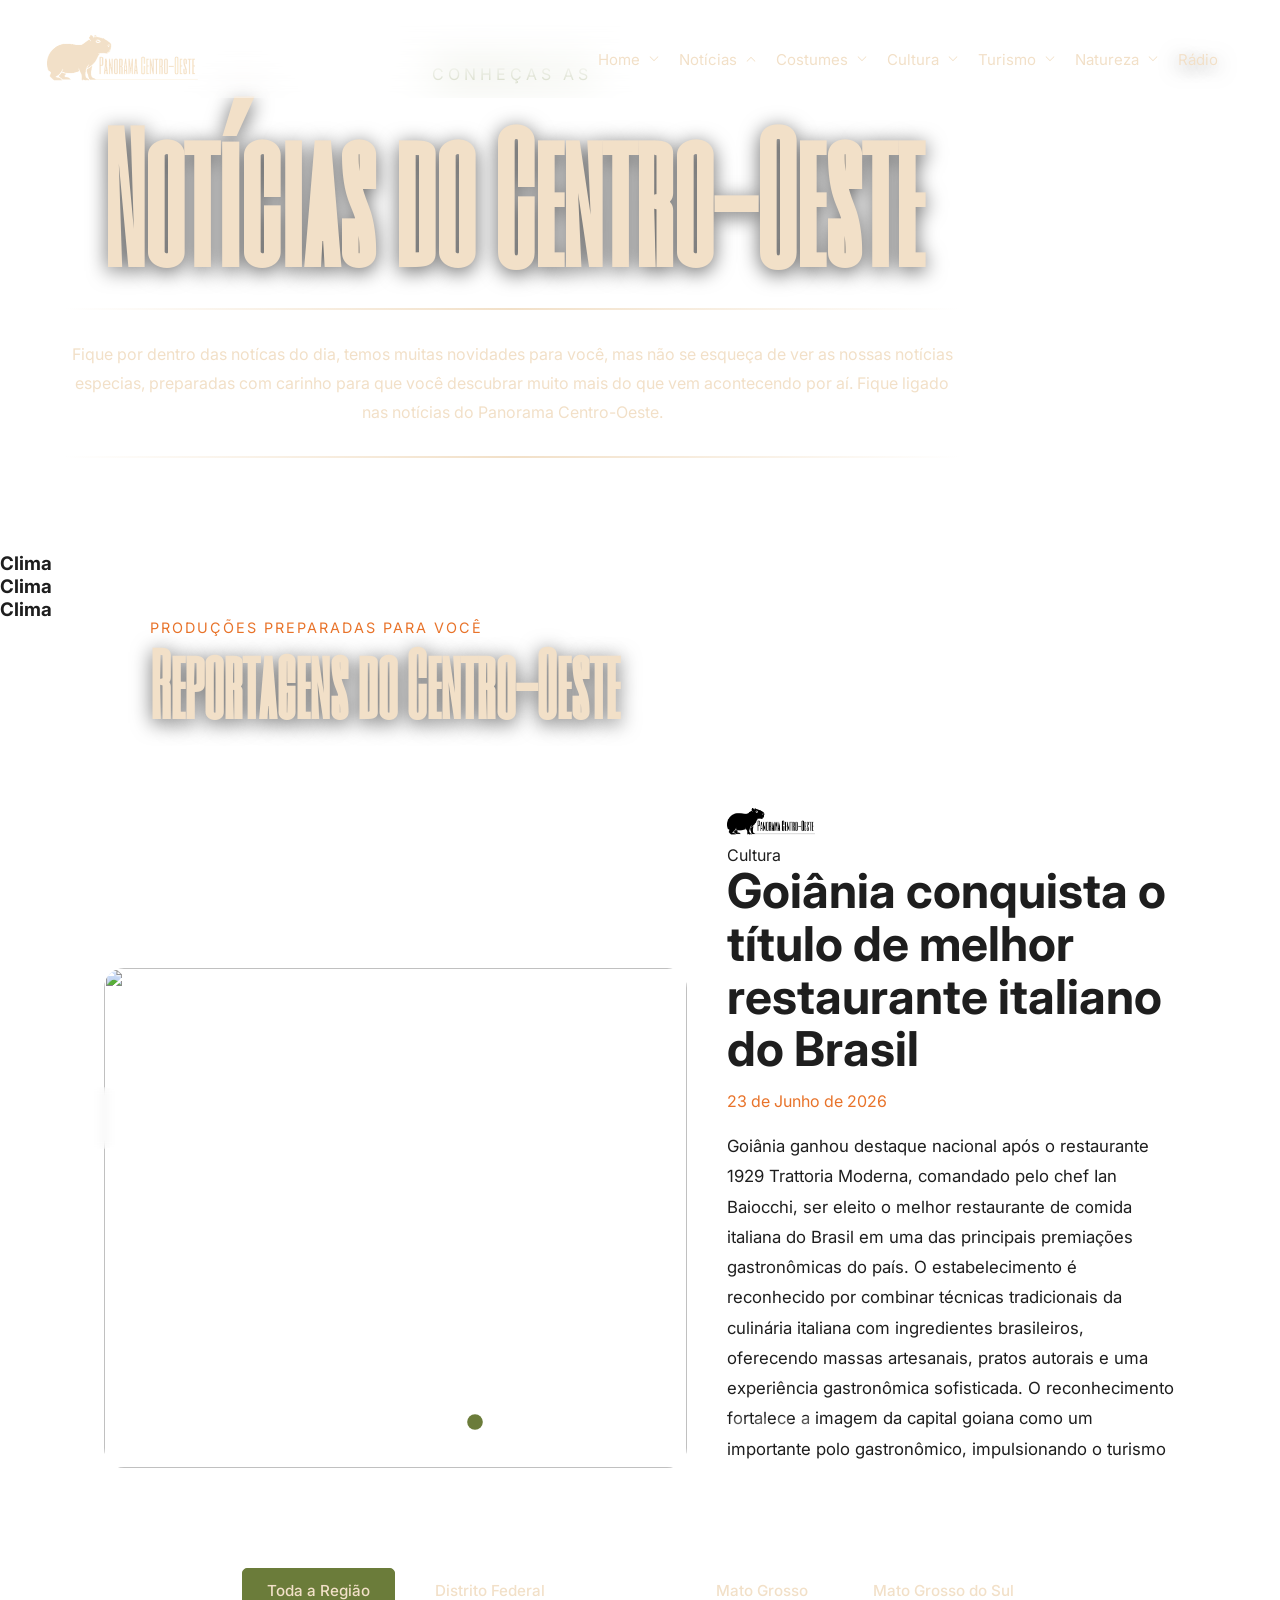
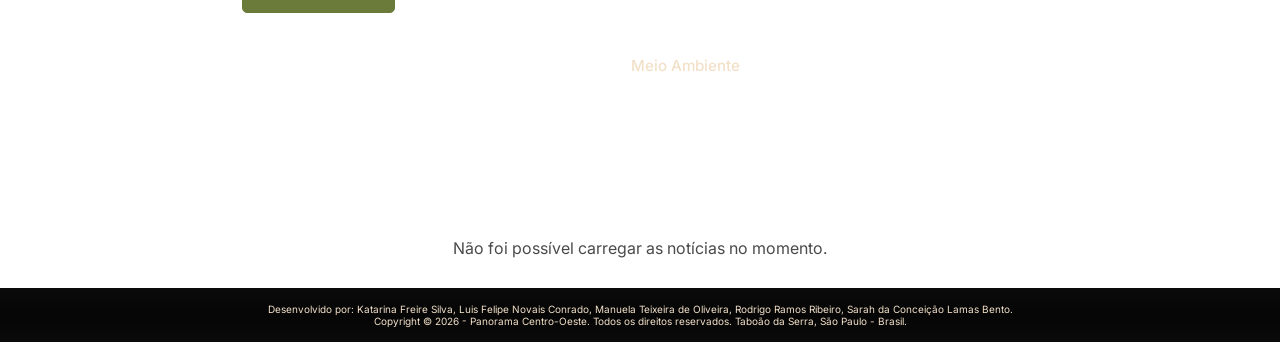
==== commit 45d6e58a: "Páginas de cultura e costumes feita." ====
--- a/html/noticias.html
+++ b/html/noticias.html
@@ -27,10 +27,9 @@
                     Notícias <span class="material-symbols-outlined"> keyboard_arrow_down </span>
                 </button>
                 <div class="dropdown-menu">
-                    <a href="./noticias.html#noticias-politica">Política</a>
-                    <a href="./noticias.html#noticias-economia">Economia</a>
-                    <a href="./noticias.html#noticias-meioAmbiente">Meio Ambiente</a>
-                    <a href="./noticias.html#noticias-agropecuaria">Agropecuária</a>
+                    <a href="./noticias.html#noticias-cc">Clima e Cotação</a>
+                    <a href="/html/noticias.html#noticias-na">Notícias Autorais</a>
+                    <a href="/html/noticias.html#noticias-tr">Tempo Real</a>
                 </div>
             </div>
 
@@ -40,7 +39,6 @@
                 </button>
                 <div class="dropdown-menu">
                     <a href="./costumes.html#costumes-girias">Gírias Tradicionais</a>
-                    <a href="./costumes.html#costumes-lingua">Influências Linguísticas</a>
                     <a href="./costumes.html#costumes-festas">Festas Tradicionais</a>
                 </div>
             </div>
@@ -83,7 +81,7 @@
         </nav>
     </header>
 
-    <section id="noticias">
+    <section class ="noticias" id="noticias-cc">
         <div class="titulo-secao">
             <span class="subtitulo"> CONHEÇAS AS </span>
             <h2> Notícias do Centro-Oeste </h2>
@@ -92,8 +90,42 @@
                 Fique por dentro das notícas do dia, temos muitas novidades para você, mas não se esqueça de ver as nossas notícias especias, preparadas com carinho para que você descubrar muito mais do que vem acontecendo por aí. Fique ligado nas notícias do Panorama Centro-Oeste.
             </p>
         </div>
+
+        <!-- PAINEL DE INFORMAÇÕES (CLIMA + MOEDAS) -->
+        <section class="painel-dados">
+
+            <!-- CLIMA -->
+            <div class="painel-clima">
+
+                <div class="card-info clima" id="clima-goiania">
+                    <h3>Clima</h3>
+                </div>
+
+                <div class="card-info clima" id="clima-cuiaba">
+                    <h3>Clima</h3>
+                </div>
+
+                <div class="card-info clima" id="clima-campo-grande">
+                    <h3>Clima</h3>
+                </div>
+
+            </div>
+
+            <!-- MOEDAS -->
+            <div class="painel-moedas">
+
+                <div class="card-info moeda" id="dolar"></div>
+
+                <div class="card-info moeda" id="euro"></div>
+
+                <div class="card-info moeda" id="libra"></div>
+
+            </div>
+
+        </section>
+
         <!-- NOTÍCIAS DO JORNAL -->
-        <section class="jornal-noticias">
+        <section class="jornal-noticias" id="noticias-na">
 
             <div class="secao-titulo">
                 <span>Produções Preparadas para Você</span>
@@ -110,232 +142,1155 @@
 
                         <article
                             class="noticia-jornal-card ativo"
-                            data-categoria="economia"
+                            data-categoria="cultura"
                             data-estado="go">
 
-                            <div class="noticia-jornal-imagem">
-
-                                <img src="../image/noticias/goias-restaurante.jpg" alt="">
+
+                            <div class="noticia-jornal-imagem">
+
+
+                                <img src="https://encrypted-tbn0.gstatic.com/images?q=tbn:ANd9GcTgPa3NRRuR_EYio_1zojSDceLpsZ5cYPzJHMlneBM-Ci6ej8MwVVna_FY&s=10" alt="">
+
 
                                 <div class="tag-estado">
                                     GOIÁS
                                 </div>
 
-                            </div>
-
-                            <div class="noticia-jornal-info">
-
-                                <div class="cabecalho-jornal">
-
-                                    <img
-                                        src="../image/logo-preta.png"
-                                        alt="Panorama Centro-Oeste"
-                                        class="logo-jornal-noticia">
-
-                                    <span class="categoria-noticia">
-                                        Cultura e Gastronomia
-                                    </span>
-
-                                </div>
+
+                            </div>
+
+
+                            <div class="noticia-jornal-info">
+
+
+                                <div class="cabecalho-jornal">
+
+
+                                    <img
+                                        src="../image/logo-preta.png"
+                                        alt="Panorama Centro-Oeste"
+                                        class="logo-jornal-noticia">
+
+
+                                    <span class="categoria-noticia">
+                                        Cultura
+                                    </span>
+
+
+                                </div>
+
 
                                 <h2>
                                     Goiânia conquista o título de melhor restaurante italiano do Brasil
                                 </h2>
 
+
                                 <p class="noticia-jornal-meta">
                                     23 de Junho de 2026
                                 </p>
 
-                                <p class="noticia-jornal-resumo">
-                                    Goiânia ganhou destaque nacional após o restaurante
-                                    1929 Trattoria Moderna, comandado pelo chef Ian Baiocchi,
-                                    ser eleito o melhor restaurante de comida italiana do Brasil
-                                    em uma das principais premiações gastronômicas do país.
-                                </p>
+
+                                <p class="noticia-jornal-resumo">
+                                    Goiânia ganhou destaque nacional após o restaurante 1929 Trattoria Moderna, comandado pelo chef Ian Baiocchi, ser eleito o melhor restaurante de comida italiana do Brasil em uma das principais premiações gastronômicas do país. O estabelecimento é reconhecido por combinar técnicas tradicionais da culinária italiana com ingredientes brasileiros, oferecendo massas artesanais, pratos autorais e uma experiência gastronômica sofisticada.  
+
+                                    O reconhecimento fortalece a imagem da capital goiana como um importante polo gastronômico, impulsionando o turismo e valorizando os restaurantes locais. A conquista também evidencia o crescimento da gastronomia em Goiás, que vem recebendo cada vez mais destaque em premiações e avaliações especializadas. 
+                                </p>
+
 
                                 <a
                                     href="https://www.maisgoias.com.br/divirta-se/gastronomia/goiania-tem-o-melhor-resturante-de-comida-italiana-do-brasil-veja/"
                                     target="_blank"
                                     class="btn-reportagem">
 
-                                    Ler reportagem completa
-
-                                </a>
-
-                            </div>
-
-                        </article>
-                        <article
-                            class="noticia-jornal-card"
-                            data-categoria="politica"
+
+                                    Ler reportagem completa
+
+
+                                </a>
+
+
+                            </div>
+
+
+                        </article>
+
+                        <article
+                            class="noticia-jornal-card"
+                            data-categoria="cultura"
                             data-estado="go">
 
-                            <div class="noticia-jornal-imagem">
-
-                                <img src="../image/noticias/goias-restaurante.jpg" alt="">
+
+                            <div class="noticia-jornal-imagem">
+
+
+                                <img src="https://uploads.maisgoias.com.br/2024/06/7817d4db-festas-juninas-1200x675.jpg" alt="">
+
 
                                 <div class="tag-estado">
                                     GOIÁS
                                 </div>
 
-                            </div>
-
-                            <div class="noticia-jornal-info">
-
-                                <div class="cabecalho-jornal">
-
-                                    <img
-                                        src="../image/logo-preta.png"
-                                        alt="Panorama Centro-Oeste"
-                                        class="logo-jornal-noticia">
-
-                                    <span class="categoria-noticia">
-                                        Cultura e Gastronomia
-                                    </span>
-
-                                </div>
-
-                                <h2>
-                                    Brasil
-                                </h2>
-
-                                <p class="noticia-jornal-meta">
-                                    23 de Junho de 2026
-                                </p>
-
-                                <p class="noticia-jornal-resumo">
-                                    Goiânia ganhou destaque nacional após o restaurante
-                                    1929 Trattoria Moderna, comandado pelo chef Ian Baiocchi,
-                                    ser eleito o melhor restaurante de comida italiana do Brasil
-                                    em uma das principais premiações gastronômicas do país.
-                                </p>
-
-                                <a
-                                    href="https://www.maisgoias.com.br/divirta-se/gastronomia/goiania-tem-o-melhor-resturante-de-comida-italiana-do-brasil-veja/"
-                                    target="_blank"
-                                    class="btn-reportagem">
-
-                                    Conheça nossas fontes
-
-                                </a>
-
-                            </div>
-
-                        </article>
-
-                        <article
-                            class="noticia-jornal-card"
-                            data-categoria="economia"
+
+                            </div>
+
+
+                            <div class="noticia-jornal-info">
+
+
+                                <div class="cabecalho-jornal">
+
+
+                                    <img
+                                        src="../image/logo-preta.png"
+                                        alt="Panorama Centro-Oeste"
+                                        class="logo-jornal-noticia">
+
+
+                                    <span class="categoria-noticia">
+                                        Cultura
+                                    </span>
+
+
+                                </div>
+
+
+                                <h2>
+                                    Festas juninas movimentam Goiânia com programação para toda a família
+                                </h2>
+
+
+                                <p class="noticia-jornal-meta">
+                                    20/06/2026
+                                </p>
+
+
+                                <p class="noticia-jornal-resumo">
+                                    As tradicionais festas juninas voltaram a movimentar Goiânia durante o mês de junho, reunindo moradores e turistas em diversos arraiais espalhados pela cidade. A programação inclui apresentações de quadrilhas, shows musicais, barracas com comidas típicas, brincadeiras e atividades voltadas para crianças e adultos, preservando uma das manifestações culturais mais populares do Brasil. Grande parte dos eventos acontece em escolas, igrejas, centros culturais e espaços públicos, oferecendo opções gratuitas ou com ingressos acessíveis. Além de promover lazer e entretenimento, as festas fortalecem a cultura regional, incentivam o comércio local e proporcionam momentos de integração entre famílias e comunidades.   
+                                </p>
+
+
+                                <a
+                                    href="https://www.maisgoias.com.br/divirta-se/lazer/festas-juninas-em-goiania-lista-completa-de-arraias-para-curtir/"
+                                    target="_blank"
+                                    class="btn-reportagem">
+
+
+                                    Ler reportagem completa
+
+
+                                </a>
+
+
+                            </div>
+
+
+                        </article>
+
+                        <article
+                            class="noticia-jornal-card"
+                            data-categoria="segurança"
                             data-estado="go">
 
-                            <div class="noticia-jornal-imagem">
-
-                                <img src="../image/noticias/goias-restaurante.jpg" alt="">
+
+                            <div class="noticia-jornal-imagem">
+
+
+                                <img src="https://uploads.maisgoias.com.br/2026/06/10192523/captura-de-tela-2026-06-10-162455-1200x675.webp" alt="">
+
 
                                 <div class="tag-estado">
                                     GOIÁS
                                 </div>
 
-                            </div>
-
-                            <div class="noticia-jornal-info">
-
-                                <div class="cabecalho-jornal">
-
-                                    <img
-                                        src="../image/logo-preta.png"
-                                        alt="Panorama Centro-Oeste"
-                                        class="logo-jornal-noticia">
-
-                                    <span class="categoria-noticia">
-                                        Cultura e Gastronomia
-                                    </span>
-
-                                </div>
-
-                                <h2>
-                                    Goiânia conquista o título de melhor restaurante italiano do Brasil
-                                </h2>
-
-                                <p class="noticia-jornal-meta">
-                                    23 de Junho de 2026
-                                </p>
-
-                                <p class="noticia-jornal-resumo">
-                                    Goiânia ganhou destaque nacional após o restaurante
-                                    1929 Trattoria Moderna, comandado pelo chef Ian Baiocchi,
-                                    ser eleito o melhor restaurante de comida italiana do Brasil
-                                    em uma das principais premiações gastronômicas do país.
-                                </p>
-
-                                <a
-                                    href="https://www.maisgoias.com.br/divirta-se/gastronomia/goiania-tem-o-melhor-resturante-de-comida-italiana-do-brasil-veja/"
-                                    target="_blank"
-                                    class="btn-reportagem">
-
-                                    Ler reportagem completa
-
-                                </a>
-
-                            </div>
-
-                        </article>
-
-                        <article
-                            class="noticia-jornal-card"
-                            data-categoria="economia"
+
+                            </div>
+
+
+                            <div class="noticia-jornal-info">
+
+
+                                <div class="cabecalho-jornal">
+
+
+                                    <img
+                                        src="../image/logo-preta.png"
+                                        alt="Panorama Centro-Oeste"
+                                        class="logo-jornal-noticia">
+
+
+                                    <span class="categoria-noticia">
+                                        Segurança
+                                    </span>
+
+
+                                </div>
+
+
+                                <h2>
+                                    Estudante de 12 anos recebe alta após acidente com van escolar em Goiás   
+                                </h2>
+
+
+                                <p class="noticia-jornal-meta">
+                                    10/06/2026 
+                                </p>
+
+
+                                <p class="noticia-jornal-resumo">
+                                    A estudante de 12 anos que estava internada após um acidente envolvendo uma van escolar em Goiás recebeu alta hospitalar depois de apresentar boa recuperação. O caso mobilizou equipes de resgate e profissionais da saúde, já que o acidente deixou diversos estudantes feridos e gerou preocupação entre familiares e a comunidade escolar. As circunstâncias do acidente continuam sendo investigadas pelas autoridades, que buscam esclarecer as causas da colisão e verificar possíveis responsabilidades. Enquanto isso, os demais envolvidos seguem recebendo acompanhamento médico, e a recuperação da adolescente representa uma notícia positiva diante da gravidade do ocorrido.  
+                                </p>
+
+
+                                <a
+                                    href="https://www.maisgoias.com.br/cidades/goiania/estudante-de-12-anos-recebe-alta-apos-acidente-com-van-escolar-em-goias/"
+                                    target="_blank"
+                                    class="btn-reportagem">
+
+
+                                    Ler reportagem completa
+
+
+                                </a>
+
+
+                            </div>
+
+
+                        </article>
+
+                        <article
+                            class="noticia-jornal-card"
+                            data-categoria="segurança"
                             data-estado="go">
 
-                            <div class="noticia-jornal-imagem">
-
-                                <img src="../image/noticias/goias-restaurante.jpg" alt="">
+
+                            <div class="noticia-jornal-imagem">
+
+
+                                <img src="https://uploads.maisgoias.com.br/2026/06/11110146/dimensao-12.webp" alt="">
+
 
                                 <div class="tag-estado">
                                     GOIÁS
                                 </div>
 
-                            </div>
-
-                            <div class="noticia-jornal-info">
-
-                                <div class="cabecalho-jornal">
-
-                                    <img
-                                        src="../image/logo-preta.png"
-                                        alt="Panorama Centro-Oeste"
-                                        class="logo-jornal-noticia">
-
-                                    <span class="categoria-noticia">
-                                        Cultura e Gastronomia
-                                    </span>
-
-                                </div>
-
-                                <h2>
-                                    Goiânia conquista o título de melhor restaurante italiano do Brasil
-                                </h2>
-
-                                <p class="noticia-jornal-meta">
-                                    23 de Junho de 2026
-                                </p>
-
-                                <p class="noticia-jornal-resumo">
-                                    Goiânia ganhou destaque nacional após o restaurante
-                                    1929 Trattoria Moderna, comandado pelo chef Ian Baiocchi,
-                                    ser eleito o melhor restaurante de comida italiana do Brasil
-                                    em uma das principais premiações gastronômicas do país.
-                                </p>
-
-                                <a
-                                    href="https://www.maisgoias.com.br/divirta-se/gastronomia/goiania-tem-o-melhor-resturante-de-comida-italiana-do-brasil-veja/"
-                                    target="_blank"
-                                    class="btn-reportagem">
-
-                                    Ler reportagem completa
-
-                                </a>
-
-                            </div>
+
+                            </div>
+
+
+                            <div class="noticia-jornal-info">
+
+
+                                <div class="cabecalho-jornal">
+
+
+                                    <img
+                                        src="../image/logo-preta.png"
+                                        alt="Panorama Centro-Oeste"
+                                        class="logo-jornal-noticia">
+
+
+                                    <span class="categoria-noticia">
+                                        Segurança  
+                                    </span>
+
+
+                                </div>
+
+
+                                <h2>
+                                    Homem incendeia casa da ex-companheira após fim de relacionamento em Rio Verde    
+                                </h2>
+
+
+                                <p class="noticia-jornal-meta">
+                                    11/06/2026   
+                                </p>
+
+
+                                <p class="noticia-jornal-resumo">
+                                    Um homem foi acusado de incendiar a casa da ex-companheira em Rio Verde após o término de um relacionamento que durou apenas 15 dias. Segundo informações da polícia, o suspeito não teria aceitado o fim da relação e ateou fogo ao imóvel, causando grandes prejuízos materiais e colocando moradores da região em situação de risco. Equipes do Corpo de Bombeiros controlaram as chamas e evitaram que o incêndio atingisse residências vizinhas. O caso está sendo investigado pelas autoridades, que realizam buscas pelo suspeito e apuram os crimes cometidos, reforçando a importância do combate à violência contra a mulher. 
+                                </p>
+
+
+                                <a
+                                    href="https://www.maisgoias.com.br/cidades/rio-verde/homem-ateia-fogo-na-casa-da-ex-apos-15-dias-de-relacionamento-em-rio-verde-video/"
+                                    target="_blank"
+                                    class="btn-reportagem">
+
+
+                                    Ler reportagem completa
+
+
+                                </a>
+
+
+                            </div>
+
+
+                        </article>
+
+                        <article
+                            class="noticia-jornal-card"
+                            data-categoria="tempo e clima"
+                            data-estado="go">
+
+
+                            <div class="noticia-jornal-imagem">
+
+
+                                <img src="https://uploads.maisgoias.com.br/2026/06/12105330/image.webp" alt="">
+
+
+                                <div class="tag-estado">
+                                    GOIÁS
+                                </div>
+
+
+                            </div>
+
+
+                            <div class="noticia-jornal-info">
+
+
+                                <div class="cabecalho-jornal">
+
+
+                                    <img
+                                        src="../image/logo-preta.png"
+                                        alt="Panorama Centro-Oeste"
+                                        class="logo-jornal-noticia">
+
+
+                                    <span class="categoria-noticia">
+                                        Tempo e Clima  
+                                    </span>
+
+
+                                </div>
+
+
+                                <h2>
+                                    Frente fria ameniza estiagem em Goiás, mas El Niño mantém alerta no campo       
+                                </h2>
+
+
+                                <p class="noticia-jornal-meta">
+                                    12/06/2026    
+                                </p>
+
+
+                                <p class="noticia-jornal-resumo">
+                                    A chegada de uma frente fria trouxe chuvas e temperaturas mais baixas para diversas regiões de Goiás, reduzindo temporariamente os efeitos da estiagem e melhorando a umidade do ar. As precipitações também contribuíram para diminuir o risco de queimadas e ofereceram alívio para produtores rurais afetados pelo longo período de seca. Apesar da melhora nas condições climáticas, especialistas alertam que os impactos do fenômeno El Niño continuam preocupando autoridades e agricultores. A possibilidade de chuvas irregulares e temperaturas acima da média pode afetar a produção agrícola, especialmente das lavouras de soja e milho, exigindo monitoramento constante das condições meteorológicas. 
+                                </p>
+
+
+                                <a
+                                    href="https://www.maisgoias.com.br/cidades/frente-fria-ameniza-estiagem-em-goias-enquanto-el-nino-preocupa-autoridades-e-produtores-rurais/"
+                                    target="_blank"
+                                    class="btn-reportagem">
+
+
+                                    Ler reportagem completa
+
+
+                                </a>
+
+
+                            </div>
+
+
+                        </article>
+
+                        <article
+                            class="noticia-jornal-card"
+                            data-categoria="religião"
+                            data-estado="mt">
+
+
+                            <div class="noticia-jornal-imagem">
+
+
+                                <img src="https://s2-g1.glbimg.com/hA_MntttNkkpjiTl4_xNiALEsvM=/0x0:1200x669/984x0/smart/filters:strip_icc()/i.s3.glbimg.com/v1/AUTH_59edd422c0c84a879bd37670ae4f538a/internal_photos/bs/2025/P/T/as70hWRCKlzBketG94HQ/design-sem-nome-30-.png" alt="">
+
+
+                                <div class="tag-estado">
+                                    MATO GROSSO
+                                </div>
+
+
+                            </div>
+
+
+                            <div class="noticia-jornal-info">
+
+
+                                <div class="cabecalho-jornal">
+
+
+                                    <img
+                                        src="../image/logo-preta.png"
+                                        alt="Panorama Centro-Oeste"
+                                        class="logo-jornal-noticia">
+
+
+                                    <span class="categoria-noticia">
+                                        Religião  
+                                    </span>
+
+
+                                </div>
+
+
+                                <h2>
+                                    Primeiro beato de Mato Grosso pode se tornar santo          
+                                </h2>
+
+
+                                <p class="noticia-jornal-meta">
+                                    14/06/2026     
+                                </p>
+
+
+                                <p class="noticia-jornal-resumo">
+                                    O processo de canonização do primeiro beato de Mato Grosso avança na Igreja Católica e depende do reconhecimento de um segundo milagre atribuído à sua intercessão. Após a beatificação, realizada com a comprovação de um primeiro milagre, a canonização exige uma nova comprovação, analisada por especialistas, teólogos e pelo Vaticano antes da decisão final do Papa. Caso o segundo milagre seja oficialmente reconhecido, Mato Grosso poderá ter seu primeiro santo. O processo desperta grande expectativa entre fiéis da região, que mantêm viva a devoção ao beato por meio de celebrações religiosas, peregrinações e relatos de graças alcançadas ao longo dos anos.  
+                                </p>
+
+
+                                <a
+                                    href="https://g1.globo.com/mt/mato-grosso/noticia/2026/06/14/entenda-o-que-falta-para-o-primeiro-beato-de-mato-grosso-se-tornar-santo.ghtml"
+                                    target="_blank"
+                                    class="btn-reportagem">
+
+
+                                    Ler reportagem completa
+
+
+                                </a>
+
+
+                            </div>
+
+
+                        </article>
+
+                        <article
+                            class="noticia-jornal-card"
+                            data-categoria="cultura"
+                            data-estado="mt">
+
+
+                            <div class="noticia-jornal-imagem">
+
+
+                                <img src="https://s2-g1.glbimg.com/0QVCUkjwyYFLxfVf-DUyihcZ6OY=/0x0:3456x2592/984x0/smart/filters:strip_icc()/s.glbimg.com/jo/g1/f/original/2015/06/01/dsc_0818.jpg" alt="">
+
+
+                                <div class="tag-estado">
+                                    MATO GROSSO
+                                </div>
+
+
+                            </div>
+
+
+                            <div class="noticia-jornal-info">
+
+
+                                <div class="cabecalho-jornal">
+
+
+                                    <img
+                                        src="../image/logo-preta.png"
+                                        alt="Panorama Centro-Oeste"
+                                        class="logo-jornal-noticia">
+
+
+                                    <span class="categoria-noticia">
+                                        Cultura 
+                                    </span>
+
+
+                                </div>
+
+
+                                <h2>
+                                    Festa de Santo Antônio é reconhecida como patrimônio histórico de Mato Grosso          
+                                </h2>
+
+
+                                <p class="noticia-jornal-meta">
+                                    13/06/2026     
+                                </p>
+
+
+                                <p class="noticia-jornal-resumo">
+                                    Após 73 anos de tradição, a Festa de Santo Antônio foi oficialmente reconhecida como patrimônio histórico e cultural de Mato Grosso. Realizado anualmente, o evento reúne milhares de fiéis e visitantes em uma programação que combina celebrações religiosas, manifestações culturais, apresentações musicais, comidas típicas e ações comunitárias. A festividade acontece ao longo de 16 dias e é considerada uma das principais celebrações religiosas do estado. O reconhecimento fortalece a preservação da tradição, valoriza a identidade cultural da população mato-grossense e incentiva o turismo religioso na região.   
+                                </p>
+
+
+                                <a
+                                    href="https://g1.globo.com/mt/mato-grosso/noticia/2026/06/13/apos-73-anos-festa-de-santo-antonio-e-reconhecida-como-patrimonio-historico-de-mt-e-cidade-faz-16-dias-de-evento.ghtml"
+                                    target="_blank"
+                                    class="btn-reportagem">
+
+
+                                    Ler reportagem completa
+
+
+                                </a>
+
+
+                            </div>
+
+
+                        </article>
+
+                        <article
+                            class="noticia-jornal-card"
+                            data-categoria="esporte"
+                            data-estado="mt">
+
+
+                            <div class="noticia-jornal-imagem">
+
+
+                                <img src="https://s2-g1.glbimg.com/06rN3fyPnJfg9GnYCDnUjOG3LDA=/0x0:2000x1333/984x0/smart/filters:strip_icc()/i.s3.glbimg.com/v1/AUTH_59edd422c0c84a879bd37670ae4f538a/internal_photos/bs/2024/A/A/IiYexURReI1tgGBfFpqA/29659.jpg" alt="">
+
+
+                                <div class="tag-estado">
+                                    MATO GROSSO
+                                </div>
+
+
+                            </div>
+
+
+                            <div class="noticia-jornal-info">
+
+
+                                <div class="cabecalho-jornal">
+
+
+                                    <img
+                                        src="../image/logo-preta.png"
+                                        alt="Panorama Centro-Oeste"
+                                        class="logo-jornal-noticia">
+
+
+                                    <span class="categoria-noticia">
+                                        Esporte   
+                                    </span>
+
+
+                                </div>
+
+
+                                <h2>
+                                    Justiça derruba lei que proibia atletas trans em competições femininas em Cuiabá             
+                                </h2>
+
+
+                                <p class="noticia-jornal-meta">
+                                    12/06/2026     
+                                </p>
+
+
+                                <p class="noticia-jornal-resumo">
+    A Justiça suspendeu os efeitos da lei municipal que proibia a participação de atletas trans em competições esportivas femininas realizadas em Cuiabá. A decisão considerou que o município não possui competência para legislar sobre normas esportivas dessa natureza, além de apontar possíveis conflitos com princípios constitucionais relacionados à igualdade e à não discriminação. Com a decisão, a legislação deixa de produzir efeitos até o julgamento definitivo do caso. O tema continua gerando debates entre representantes do esporte, autoridades públicas e entidades ligadas aos direitos humanos, envolvendo questões de inclusão, igualdade de oportunidades e regulamentação das competições esportivas. 
+                                </p>
+
+
+                                <a
+                                    href="https://g1.globo.com/mt/mato-grosso/noticia/2026/06/12/justica-derruba-lei-que-proibia-participacao-de-atletas-trans-em-competicoes-femininas-em-cuiaba.ghtml"
+                                    target="_blank"
+                                    class="btn-reportagem">
+
+
+                                    Ler reportagem completa
+
+
+                                </a>
+
+
+                            </div>
+
+
+                        </article>
+
+                        <article
+                            class="noticia-jornal-card"
+                            data-categoria="esporte"
+                            data-estado="ms">
+
+
+                            <div class="noticia-jornal-imagem">
+
+
+                                <img src="https://s2-g1.glbimg.com/I_GfgWV-eVsVVChaqS-0teK1EVM=/0x0:1920x1300/984x0/smart/filters:strip_icc()/i.s3.glbimg.com/v1/AUTH_59edd422c0c84a879bd37670ae4f538a/internal_photos/bs/2026/S/T/isSrJYRF2AFrAjRrqNGw/canva-2026-06-13t172831.506.png" alt="">
+
+
+                                <div class="tag-estado">
+                                    MATO GROSSO DO SUL
+                                </div>
+
+
+                            </div>
+
+
+                            <div class="noticia-jornal-info">
+
+
+                                <div class="cabecalho-jornal">
+
+
+                                    <img
+                                        src="../image/logo-preta.png"
+                                        alt="Panorama Centro-Oeste"
+                                        class="logo-jornal-noticia">
+
+
+                                    <span class="categoria-noticia">
+                                        Esporte  
+                                    </span>
+
+
+                                </div>
+
+
+                                <h2>
+                                    Campo Grande acompanha estreia do Brasil na Copa com torcida por Ederson              
+                                </h2>
+
+
+                                <p class="noticia-jornal-meta">
+                                    13/06/2026     
+                                </p>
+
+
+                                <p class="noticia-jornal-resumo">
+    A estreia da Seleção Brasileira na Copa do Mundo mobilizou moradores de Campo Grande, que acompanharam a partida com expectativa, especialmente pela presença do goleiro Ederson entre os convocados. Familiares, amigos e torcedores demonstraram apoio ao atleta sul-mato-grossense, que representa o estado em uma das maiores competições esportivas do mundo. Mesmo iniciando a partida no banco de reservas, Ederson recebeu diversas homenagens e mensagens de incentivo. A participação de um jogador nascido em Mato Grosso do Sul reforça o orgulho da população local e inspira jovens atletas que sonham em seguir carreira no futebol profissional. 
+                                </p>
+
+
+                                <a
+                                    href="https://g1.globo.com/ms/mato-grosso-do-sul/noticia/2026/06/13/com-ederson-no-banco-familia-e-moradores-de-campo-grande-vivem-expectativa-pela-estreia-do-brasil-na-copa.ghtml"
+                                    target="_blank"
+                                    class="btn-reportagem">
+
+
+                                    Ler reportagem completa
+
+
+                                </a>
+
+
+                            </div>
+
+
+                        </article>
+
+                        <article
+                            class="noticia-jornal-card"
+                            data-categoria="tempo e clima"
+                            data-estado="ms">
+
+
+                            <div class="noticia-jornal-imagem">
+
+
+                                <img src="https://s2-g1.glbimg.com/rYMA1sjZmBPreJpwsQhjoDNipHo=/0x0:1920x1300/984x0/smart/filters:strip_icc()/i.s3.glbimg.com/v1/AUTH_59edd422c0c84a879bd37670ae4f538a/internal_photos/bs/2026/C/R/B2NJ9wQ5OQbXNLOVB3Yw/canva-2026-06-13t164309.660.png" alt="">
+
+
+                                <div class="tag-estado">
+                                    MATO GROSSO DO SUL
+                                </div>
+
+
+                            </div>
+
+
+                            <div class="noticia-jornal-info">
+
+
+                                <div class="cabecalho-jornal">
+
+
+                                    <img
+                                        src="../image/logo-preta.png"
+                                        alt="Panorama Centro-Oeste"
+                                        class="logo-jornal-noticia">
+
+
+                                    <span class="categoria-noticia">
+                                        Tempo e Clima
+                                    </span>
+
+
+                                </div>
+
+
+                                <h2>
+                                    Campo Grande registra maior volume de chuva em Mato Grosso do Sul               
+                                </h2>
+
+
+                                <p class="noticia-jornal-meta">
+                                    13/06/2026     
+                                </p>
+
+
+                                <p class="noticia-jornal-resumo">
+    Campo Grande registrou mais de 85 milímetros de chuva em apenas um dia, alcançando o maior volume de precipitação entre os municípios de Mato Grosso do Sul. As fortes chuvas provocaram alagamentos em alguns pontos da cidade, dificultaram o trânsito e exigiram atenção redobrada de motoristas e pedestres. Além da capital, outras regiões do estado também foram afetadas pela instabilidade climática. A previsão indica continuidade das chuvas nos próximos dias, mantendo o alerta para possíveis transtornos, como enxurradas, ventos intensos e queda de galhos e árvores. 
+                                </p>
+
+
+                                <a
+                                    href="https://g1.globo.com/ms/mato-grosso-do-sul/noticia/2026/06/13/campo-grande-registra-mais-de-85-mm-de-chuva-e-lidera-acumulados-em-ms-neste-sabado.ghtml"
+                                    target="_blank"
+                                    class="btn-reportagem">
+
+
+                                    Ler reportagem completa
+
+
+                                </a>
+
+
+                            </div>
+
+
+                        </article>
+
+                        <article
+                            class="noticia-jornal-card"
+                            data-categoria="cidades"
+                            data-estado="ms">
+
+
+                            <div class="noticia-jornal-imagem">
+
+
+                                <img src="https://s2-g1.glbimg.com/vFqQhiiHQytD0IlrvCwOoosP6iI=/0x0:1920x1300/984x0/smart/filters:strip_icc()/i.s3.glbimg.com/v1/AUTH_59edd422c0c84a879bd37670ae4f538a/internal_photos/bs/2026/w/G/xdw5hxTi2YfInk0CLZkw/canva-2026-06-13t170524.084.png" alt="">
+
+
+                                <div class="tag-estado">
+                                    MATO GROSSO DO SUL
+                                </div>
+
+
+                            </div>
+
+
+                            <div class="noticia-jornal-info">
+
+
+                                <div class="cabecalho-jornal">
+
+
+                                    <img
+                                        src="../image/logo-preta.png"
+                                        alt="Panorama Centro-Oeste"
+                                        class="logo-jornal-noticia">
+
+
+                                    <span class="categoria-noticia">
+                                        Cidades  
+                                    </span>
+
+
+                                </div>
+
+
+                                <h2>
+                                    Feira de adoção oferece mais de 50 cães e gatos em Campo Grande                
+                                </h2>
+
+
+                                <p class="noticia-jornal-meta">
+                                    14/06/2026     
+                                </p>
+
+
+                                <p class="noticia-jornal-resumo">
+    Uma feira de adoção realizada em Campo Grande reuniu mais de 50 cães e gatos resgatados que aguardam uma nova família. A iniciativa busca incentivar a adoção responsável e reduzir o número de animais abandonados, oferecendo pets já vacinados, vermifugados e, em muitos casos, castrados. Para adotar, os interessados precisam apresentar documentos pessoais, comprovante de residência e passar por uma breve entrevista para garantir que o animal será acolhido em um ambiente adequado. A ação também promove a conscientização sobre guarda responsável e combate ao abandono de animais.   
+                                </p>
+
+
+                                <a
+                                    href="https://g1.globo.com/ms/mato-grosso-do-sul/noticia/2026/06/14/quer-adotar-um-pet-mais-de-50-caes-e-gatos-aguardam-uma-familia-em-feira-neste-domingo.ghtml"
+                                    target="_blank"
+                                    class="btn-reportagem">
+
+
+                                    Ler reportagem completa
+
+
+                                </a>
+
+
+                            </div>
+
+
+                        </article>
+
+                        <article
+                            class="noticia-jornal-card"
+                            data-categoria="tempo e clima"
+                            data-estado="ms">
+
+
+                            <div class="noticia-jornal-imagem">
+
+
+                                <img src="https://s2-g1.glbimg.com/89bUzQO3PkQ5CpEJRvi-QWZxeUY=/0x0:1200x800/984x0/smart/filters:strip_icc()/i.s3.glbimg.com/v1/AUTH_59edd422c0c84a879bd37670ae4f538a/internal_photos/bs/2026/p/S/FqsUp0SBa03gCZBsiiDw/sem-titulo.jpg" alt="">
+
+
+                                <div class="tag-estado">
+                                    MATO GROSSO DO SUL
+                                </div>
+
+
+                            </div>
+
+
+                            <div class="noticia-jornal-info">
+
+
+                                <div class="cabecalho-jornal">
+
+
+                                    <img
+                                        src="../image/logo-preta.png"
+                                        alt="Panorama Centro-Oeste"
+                                        class="logo-jornal-noticia">
+
+
+                                    <span class="categoria-noticia">
+                                        Tempo e Clima  
+                                    </span>
+
+
+                                </div>
+
+
+                                <h2>
+                                    Mato Grosso do Sul terá chuva intensa, ventos fortes e queda de temperatura                 
+                                </h2>
+
+
+                                <p class="noticia-jornal-meta">
+                                    13/06/2026     
+                                </p>
+
+
+                                <p class="noticia-jornal-resumo">
+    A previsão do tempo indica a chegada de uma frente fria em Mato Grosso do Sul, com possibilidade de chuvas intensas, rajadas de vento de até 60 km/h e queda significativa nas temperaturas. O avanço da massa de ar frio deve atingir diversas regiões do estado ao longo do fim de semana. As autoridades recomendam atenção especial durante os períodos de tempestade, evitando áreas de alagamento e locais com risco de queda de árvores ou estruturas. O clima mais frio também deve marcar os próximos dias, exigindo cuidados adicionais com crianças, idosos e pessoas em situação de vulnerabilidade.
+                                </p>
+
+
+                                <a
+                                    href="https://g1.globo.com/ms/mato-grosso-do-sul/noticia/2026/06/13/mato-grosso-do-sul-tera-chuva-forte-ventos-de-ate-60-kmh-e-frio-neste-fim-de-semana.ghtml"
+                                    target="_blank"
+                                    class="btn-reportagem">
+
+
+                                    Ler reportagem completa
+
+
+                                </a>
+
+
+                            </div>
+
+
+                        </article>
+
+                        <article
+                            class="noticia-jornal-card"
+                            data-categoria="esporte"
+                            data-estado="df">
+
+
+                            <div class="noticia-jornal-imagem">
+
+
+                                <img src="https://s2-g1.glbimg.com/E_Ibo8BYNmFxcVOnptOBRQNXsP0=/0x0:1920x1200/984x0/smart/filters:strip_icc()/i.s3.glbimg.com/v1/AUTH_59edd422c0c84a879bd37670ae4f538a/internal_photos/bs/2026/8/i/EolmfMRhmMLozbkzj8FQ/09780200a3.jpg" alt="">
+
+
+                                <div class="tag-estado">
+                                    DISTRITO FEDERAL
+                                </div>
+
+
+                            </div>
+
+
+                            <div class="noticia-jornal-info">
+
+
+                                <div class="cabecalho-jornal">
+
+
+                                    <img
+                                        src="../image/logo-preta.png"
+                                        alt="Panorama Centro-Oeste"
+                                        class="logo-jornal-noticia">
+
+
+                                    <span class="categoria-noticia">
+                                        Esporte  
+                                    </span>
+
+
+                                </div>
+
+
+                                <h2>
+                                    Distrito Federal reúne opções para acompanhar estreia do Brasil na Copa do Mundo                  
+                                </h2>
+
+
+                                <p class="noticia-jornal-meta">
+                                    12/06/2026     
+                                </p>
+
+
+                                <p class="noticia-jornal-resumo">
+    A estreia da Seleção Brasileira na Copa do Mundo de 2026 movimentou o Distrito Federal, com bares, restaurantes, shoppings e espaços públicos organizando transmissões especiais para os torcedores. Diversos estabelecimentos prepararam telões, promoções e programações temáticas para receber o público durante a partida contra o Marrocos. Além de incentivar a confraternização entre os torcedores, os eventos também impulsionaram o comércio local, especialmente os setores de alimentação e entretenimento. A expectativa é que a grande procura se repita nos próximos jogos da seleção durante a competição.  
+                                </p>
+
+
+                                <a
+                                    href="https://g1.globo.com/df/distrito-federal/o-que-fazer-no-distrito-federal/noticia/2026/06/12/copa-do-mundo-2026-veja-onde-assistir-ao-jogo-entre-brasil-e-marrocos-no-df.ghtml"
+                                    target="_blank"
+                                    class="btn-reportagem">
+
+
+                                    Ler reportagem completa
+
+
+                                </a>
+
+
+                            </div>
+
+
+                        </article>
+
+                        <article
+                            class="noticia-jornal-card"
+                            data-categoria="esporte"
+                            data-estado="df">
+
+
+                            <div class="noticia-jornal-imagem">
+
+
+                                <img src="https://s2-g1.glbimg.com/GaEKyU4ObadUIYYhEDtbpi7K1Z4=/0x0:984x554/984x0/smart/filters:strip_icc()/i.s3.glbimg.com/v1/AUTH_59edd422c0c84a879bd37670ae4f538a/internal_photos/bs/2024/1/T/QbWVsRTteJvj8PASvOGg/buriti.webp" alt="">
+
+
+                                <div class="tag-estado">
+                                    DISTRITO FEDERAL
+                                </div>
+
+
+                            </div>
+
+
+                            <div class="noticia-jornal-info">
+
+
+                                <div class="cabecalho-jornal">
+
+
+                                    <img
+                                        src="../image/logo-preta.png"
+                                        alt="Panorama Centro-Oeste"
+                                        class="logo-jornal-noticia">
+
+
+                                    <span class="categoria-noticia">
+                                        Esporte  
+                                    </span>
+
+
+                                </div>
+
+
+                                <h2>
+                                    Servidores do GDF poderão encerrar expediente antes dos jogos do Brasil                     
+                                </h2>
+
+
+                                <p class="noticia-jornal-meta">
+                                    11/06/2026     
+                                </p>
+
+
+                                <p class="noticia-jornal-resumo">
+    O Governo do Distrito Federal autorizou que servidores públicos estaduais encerrem o expediente até três horas antes das partidas da Seleção Brasileira na Copa do Mundo de 2026. A medida tem como objetivo permitir que os funcionários acompanhem os jogos, seguindo prática adotada em edições anteriores do torneio. Os órgãos públicos deverão organizar escalas para garantir a continuidade dos serviços considerados essenciais. A decisão busca conciliar o funcionamento da administração pública com a mobilização nacional provocada pela participação do Brasil na competição. 
+                                </p>
+
+
+                                <a
+                                    href="https://g1.globo.com/df/distrito-federal/noticia/2026/06/11/copa-2026-servidores-do-gdf-tambem-poderao-encerrar-expediente-3-horas-antes-dos-jogos-do-brasil.ghtml"
+                                    target="_blank"
+                                    class="btn-reportagem">
+
+
+                                    Ler reportagem completa
+
+
+                                </a>
+
+
+                            </div>
+
+
+                        </article>
+
+                        <article
+                            class="noticia-jornal-card"
+                            data-categoria="segurança"
+                            data-estado="df">
+
+
+                            <div class="noticia-jornal-imagem">
+
+
+                                <img src="https://s2-g1.glbimg.com/jN4SqpgKx8KdPZ2bIVvjv0-jTVs=/0x0:1920x1050/984x0/smart/filters:strip_icc()/i.s3.glbimg.com/v1/AUTH_59edd422c0c84a879bd37670ae4f538a/internal_photos/bs/2026/X/J/F87W1SQraSJwX2nRbQFw/captura-de-tela-1-.png" alt="">
+
+
+                                <div class="tag-estado">
+                                    DISTRITO FEDERAL
+                                </div>
+
+
+                            </div>
+
+
+                            <div class="noticia-jornal-info">
+
+
+                                <div class="cabecalho-jornal">
+
+
+                                    <img
+                                        src="../image/logo-preta.png"
+                                        alt="Panorama Centro-Oeste"
+                                        class="logo-jornal-noticia">
+
+
+                                    <span class="categoria-noticia">
+                                        Segurança  
+                                    </span>
+
+
+                                </div>
+
+
+                                <h2>
+                                    Polícia desarticula grupo que roubava canetas emagrecedoras no Distrito Federal                   
+                                </h2>
+
+
+                                <p class="noticia-jornal-meta">
+                                    09/06/2026     
+                                </p>
+
+
+                                <p class="noticia-jornal-resumo">
+    A Polícia Civil prendeu integrantes de uma organização criminosa especializada no furto e roubo de canetas emagrecedoras em farmácias do Distrito Federal. Segundo as investigações, os medicamentos eram revendidos ilegalmente, causando um prejuízo estimado em R$ 2,5 milhões aos estabelecimentos comerciais. Durante a operação, os agentes cumpriram mandados de prisão e apreensão, além de recolherem produtos, documentos e outros materiais que podem contribuir para o avanço das investigações. O caso chama atenção pelo alto valor dos medicamentos e pelo crescimento desse tipo de crime nos últimos anos.   
+                                </p>
+
+
+                                <a
+                                    href="https://g1.globo.com/df/distrito-federal/noticia/2026/06/09/policia-prende-grupo-especializado-em-roubar-canetas-emagrecedoras-no-df-prejuizo-de-farmacias-chega-a-r-25-milhoes.ghtml"
+                                    target="_blank"
+                                    class="btn-reportagem">
+
+
+                                    Ler reportagem completa
+
+
+                                </a>
+
+
+                            </div>
+
+
+                        </article>
+
+                        <article
+                            class="noticia-jornal-card"
+                            data-categoria="segurança"
+                            data-estado="df">
+
+
+                            <div class="noticia-jornal-imagem">
+
+
+                                <img src="https://s2-g1.glbimg.com/CM8SnKP7eORB8k2oTZC4YqMWTgY=/0x0:1920x1080/984x0/smart/filters:strip_icc()/i.s3.glbimg.com/v1/AUTH_59edd422c0c84a879bd37670ae4f538a/internal_photos/bs/2026/E/g/7xfAyDTF2IlwtpJTn4XQ/drogas-carro-frame-500.jpeg" alt="">
+
+
+                                <div class="tag-estado">
+                                    DISTRITO FEDERAL
+                                </div>
+
+
+                            </div>
+
+
+                            <div class="noticia-jornal-info">
+
+
+                                <div class="cabecalho-jornal">
+
+
+                                    <img
+                                        src="../image/logo-preta.png"
+                                        alt="Panorama Centro-Oeste"
+                                        class="logo-jornal-noticia">
+
+
+                                    <span class="categoria-noticia">
+                                        Segurança  
+                                    </span>
+
+
+                                </div>
+
+
+                                <h2>
+                                    Assessora da Secretaria de Segurança Pública do DF é presa por tráfico de drogas                    
+                                </h2>
+
+
+                                <p class="noticia-jornal-meta">
+                                    09/06/2026     
+                                </p>
+
+
+                                <p class="noticia-jornal-resumo">
+    Uma assessora vinculada à Secretaria de Segurança Pública do Distrito Federal foi presa em flagrante após policiais encontrarem drogas dentro do veículo em que ela estava. A abordagem ocorreu durante uma ação policial, e o material apreendido foi encaminhado para perícia. Após a prisão, a servidora foi levada à delegacia para prestar depoimento, enquanto a investigação busca esclarecer a origem da droga e a possível participação de outras pessoas no caso. A Secretaria de Segurança Pública informou que acompanha o andamento das investigações e adotará as medidas administrativas cabíveis. 
+                                </p>
+
+
+                                <a
+                                    href="https://g1.globo.com/df/distrito-federal/noticia/2026/06/09/assessora-da-secretaria-de-seguranca-publica-do-df-e-presa-em-flagrante-com-drogas-dentro-do-carro.ghtml"
+                                    target="_blank"
+                                    class="btn-reportagem">
+
+
+                                    Ler reportagem completa
+
+
+                                </a>
+
+
+                            </div>
+
 
                         </article>
 
@@ -368,7 +1323,7 @@
 
         <div id="noticias-loading" class="noticias-loading">Carregando notícias...</div>
 
-        <div class="slider-api-wrapper">
+        <div class="slider-api-wrapper" id="noticias-tr">
 
             <button class="historia-btn api-anterior">
                 <span class="material-symbols-outlined">
